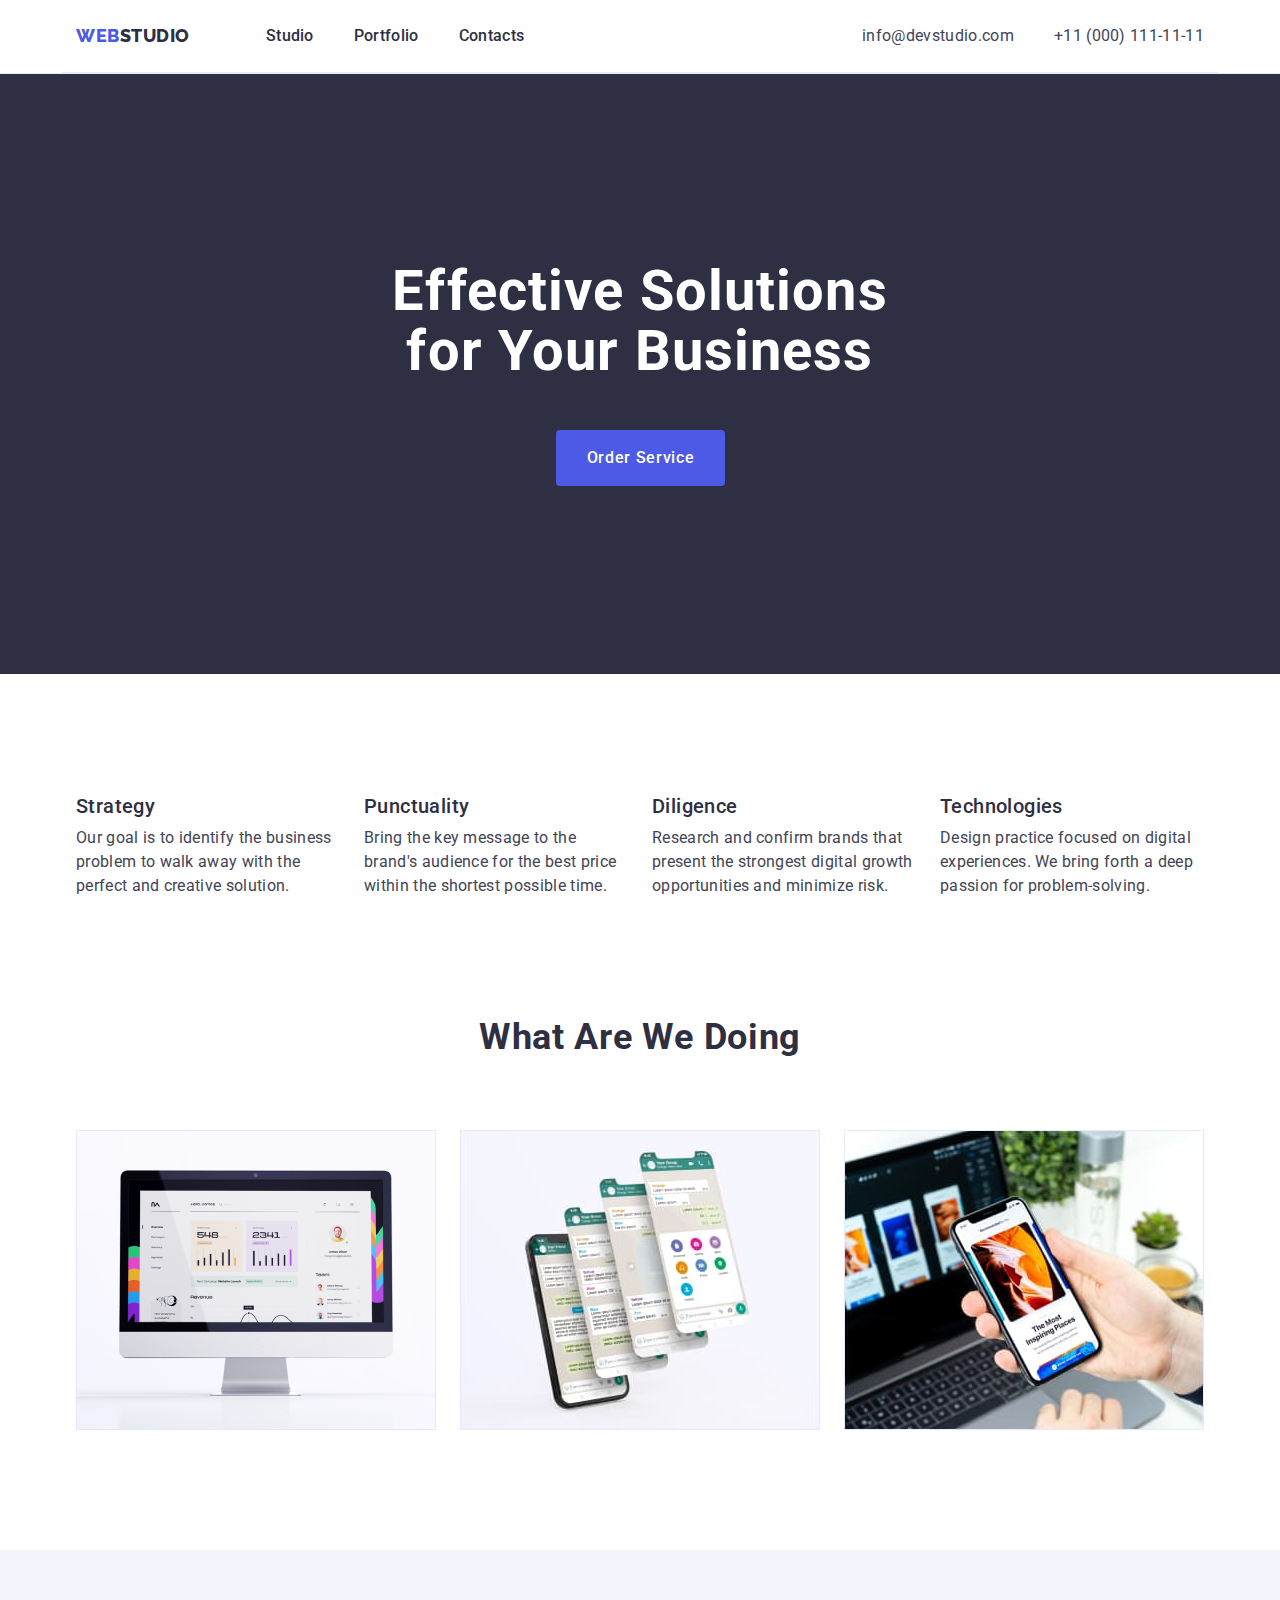
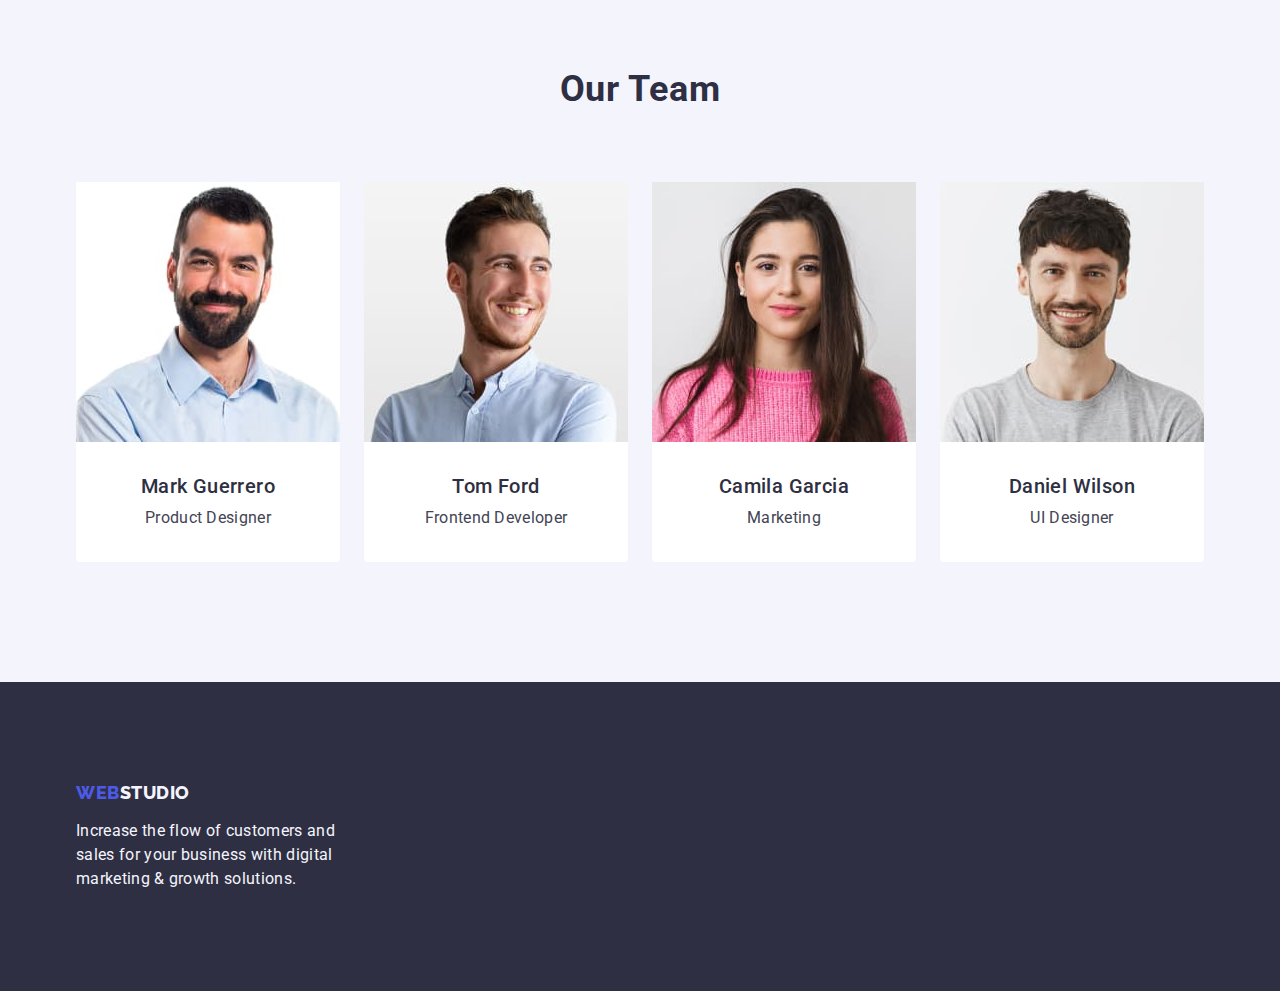
==== index.html @ c83e9caa "Initial commit" ====
<!DOCTYPE html>
<html lang="en">
  <head>
    <meta charset="UTF-8" />
    <meta http-equiv="X-UA-Compatible" content="IE=edge" />
    <meta name="viewport" content="width=device-width, initial-scale=1.0" />
    <title>WebStudio</title>
    <link rel="preconnect" href="https://fonts.googleapis.com" />
    <link rel="preconnect" href="https://fonts.gstatic.com" crossorigin />
    <link
      href="https://fonts.googleapis.com/css2?family=Raleway:wght@900&family=Roboto:wght@400;500;700;900&display=swap"
      rel="stylesheet"
    />
    <link
      rel="stylesheet"
      href="https://cdn.jsdelivr.net/npm/modern-normalize@1.1.0/modern-normalize.min.css"
    />
    <link rel="stylesheet" href="css/styles.css" />
  </head>
  <body class="body">
    <!-- Header section -->
    <header class="header">
      <div class="header-container container">
        <nav class="menu-nav">
          <a href="./index.html" class="logo link">
            Web<span class="logo-dark">Studio</span></a
          >
          <ul class="menu-list list">
            <li><a class="menu-link link" href="./index.html">Studio</a></li>
            <li>
              <a class="menu-link link" href="./portfolio.html">Portfolio</a>
            </li>
            <li><a class="menu-link link" href="">Contacts</a></li>
          </ul>
        </nav>
        <address class="address">
          <ul class="address-list list">
            <li>
              <a class="address-link link" href="mailto:info@devstudio.com"
                >info@devstudio.com</a
              >
            </li>
            <li>
              <a class="address-link link" href="tel:+110001111111"
                >+11 (000) 111-11-11</a
              >
            </li>
          </ul>
        </address>
      </div>
    </header>
    <!-- Main section -->
    <main>
      <!-- Hero section -->
      <section class="hero hero-section">
        <div class="hero-container container">
          <h1 class="title-hero">Effective Solutions for Your Business</h1>
          <button class="hero-button" type="button">Order Service</button>
        </div>
      </section>
      <section class="advantages-section section">
        <div class="advantages-container container">
          <!-- Our advantages -->
          <h2 class="title-section visually-hidden" hidden>Our advantages</h2>
          <ul class="advantages-list list">
            <li class="advantages-item">
              <h3 class="advantages-subtitle-item">Strategy</h3>
              <p class="advantages-text">
                Our goal is to identify the business problem to walk away with
                the perfect and creative solution.
              </p>
            </li>
            <li class="advantages-item">
              <h3 class="advantages-subtitle-item">Punctuality</h3>
              <p class="advantages-text">
                Bring the key message to the brand's audience for the best price
                within the shortest possible time.
              </p>
            </li>
            <li class="advantages-item">
              <h3 class="advantages-subtitle-item">Diligence</h3>
              <p class="advantages-text">
                Research and confirm brands that present the strongest digital
                growth opportunities and minimize risk.
              </p>
            </li>
            <li class="advantages-item">
              <h3 class="advantages-subtitle-item">Technologies</h3>
              <p class="advantages-text">
                Design practice focused on digital experiences. We bring forth a
                deep passion for problem-solving.
              </p>
            </li>
          </ul>
        </div>
      </section>
      <section class="whatdoing-section section">
        <div class="container">
          <!--What are we doing -->
          <h2 class="title-section">What are we doing</h2>
          <ul class="whatdoing-list list">
            <li class="whatdoing-item whatdoing-item">
              <img src="./images/websites.jpg" alt="Websites" width="360" />
            </li>
            <li class="whatdoing-item whatdoing-item">
              <img
                src="./images/socialmedia.jpg"
                alt="Socialmedia"
                width="360"
              />
            </li>
            <li class="whatdoing-item whatdoing-item">
              <img src="./images/app.jpg" alt="App" width="360" />
            </li>
          </ul>
        </div>
      </section>
      <section class="section-team">
        <div class="container">
          <!-- Our Team -->
          <h2 class="title-section">Our Team</h2>
          <ul class="team-list list">
            <li class="team-item">
              <img src="./images/mark.jpg" alt="Mark Guerrero" width="264" />
              <div class="team-card-content">
                <h3 class="team-subtitle-item">Mark Guerrero</h3>
                <p class="team-text">Product Designer</p>
              </div>
            </li>
            <li class="team-item">
              <img src="./images/tom.jpg" alt="Tom Ford" width="264" />
              <div class="team-card-content">
                <h3 class="team-subtitle-item">Tom Ford</h3>
                <p class="team-text">Frontend Developer</p>
              </div>
            </li>
            <li class="team-item">
              <img src="./images/camila.jpg" alt="Camila Garcia" width="264" />
              <div class="team-card-content">
                <h3 class="team-subtitle-item">Camila Garcia</h3>
                <p class="team-text">Marketing</p>
              </div>
            </li>
            <li class="team-item">
              <img src="./images/daniel.jpg" alt="Daniel Wilson" width="264" />
              <div class="team-card-content">
                <h3 class="team-subtitle-item">Daniel Wilson</h3>
                <p class="ourteam-text">UI Designer</p>
              </div>
            </li>
          </ul>
        </div>
      </section>
    </main>
    <!-- Footer section -->
    <footer class="footer">
      <div class="container">
        <a href="./index.html" class="footer-logo link">
          Web<span class="logo-light">Studio</span></a
        >
        <p class="footer-text">
          Increase the flow of customers and sales for your business with
          digital marketing & growth solutions.
        </p>
      </div>
    </footer>
  </body>
</html>
---- css/styles.css ----
:root {
  --color-iris: #4d5ae5;
  --color-ocean: #404bbf;
  --color-navy-blue: #2e2f42;
  --color-green: #31d0aa;
  --color-slate: #434455;
  --color-light-slate: #8e8f99;
  --color-cornflower: #e7e9fc;
  --color-cloud: #f4f4fd;
  --color-navy-blue-modal: #2e2f42;
  --color-grey: #2e2f42;
  --color-white: #ffffff;
  --color-dairy: #fcfcfc;
  --main-font: "Roboto", sans-serif;
  --secondary-font: "Raleway", sans-serif;
}
/* Body */
.body {
  font-family: var(--main-font);
  font-size: 16px;
  line-height: 1.5;
  letter-spacing: 0.02em;
  background-color: var(--color-white);
  color: var(--color-slate);
}
/* reset star */
h1,
h2,
h3,
h4,
h5,
h6,
p {
  margin: 0;
}

img {
  display: block;
  max-width: 100%;
  height: auto;
}
.container {
  max-width: 1158px;
  padding: 0 15px;
  margin: 0 auto;
}
.list {
  list-style: none;
  padding: 0;
  margin: 0;
}
.link {
  text-decoration: none;
}
/* reset end */

/* Header section */
.header {
  border-bottom: 1px solid var(--color-cornflower);
}
.header-container {
  display: flex;
  align-items: center;
  border-bottom: 1px solid var(--color-cornflower);
}
.menu-nav {
  display: flex;
  align-items: center;
  margin-right: auto;
}
.menu-list {
  display: flex;
  align-items: center;
  gap: 40px;
}
.menu-link {
  display: block;
  padding: 24px 0;
}
.logo {
  font-family: var(--secondary-font);
  font-weight: 800;
  font-size: 18px;
  line-height: 1.17;
  letter-spacing: 0.03em;
  text-transform: uppercase;
  color: var(--color-iris);
  text-decoration: none;
  margin-right: 76px;
}
.logo-light {
  color: var(--color-cloud);
}
.logo-dark {
  color: var(--color-navy-blue);
}
.list .link {
  font-weight: 500;
  font-size: 16px;
  line-height: 1.5;
  letter-spacing: 0.02em;
  list-style: none;
  text-decoration: none;
  color: var(--color-navy-blue);
}
.list .link:hover,
.list .link:focus {
  color: var(--color-ocean);
}
.address-list {
  display: flex;
  align-items: center;
  gap: 40px;
}
.address {
  font-style: normal;
}
.address .link {
  text-decoration: none;
  font-style: normal;
  list-style: none;
  font-weight: 400;
  color: var(--color-slate);
}
/* Hero section */
.hero,
.title-hero {
  background-color: var(--color-navy-blue);
  color: var(--color-white);
  font-size: 56px;
  line-height: 1.07;
  letter-spacing: 0.02em;
}
.title-hero {
  max-width: 496px;
  margin: 0 auto 48px auto;
  text-align: center;
}
.hero-section {
  padding: 188px 0;
}
.hero-button {
  display: block;
  flex-direction: row;
  align-items: center;
  min-width: 169px;
  height: 56px;
  margin-left: 480px;
  margin-right: 480px;
  margin-top: 48px;
  border-radius: 4px;
  border: none;
  background-color: var(--color-iris);
  color: var(--color-white);
  font-family: inherit;
  font-weight: 500;
  font-size: 16px;
  line-height: 1.5;
  letter-spacing: 0.04em;
  cursor: pointer;
}
.hero-button:hover,
.hero-button:focus {
  background-color: var(--color-ocean);
}

/* Our advantages */
.advantages-section {
  padding: 120px 0;
}
.advantages-container {
  display: flex;
  flex-wrap: nowrap;
  gap: 24px;
  border-radius: 0px 0px 4px 4px;
}

.visually-hidden {
  position: absolute;
  width: 1px;
  height: 1px;
  margin: -1px;
  border: 0;
  padding: 0;
  white-space: nowrap;
  clip-path: inset(100%);
  clip: rect(0 0 0 0);
  overflow: hidden;
}
.advantages-list {
  display: flex;
  flex-wrap: wrap;
  justify-content: center;
  gap: 24px;
  list-style-type: none;
  letter-spacing: 0.02em;
}
.advantages-item {
  width: calc((100% - 72px) / 4);
}
.advantages-text {
  color: var(--color-slate);
}
.advantages-subtitle-item {
  margin-bottom: 8px;
  font-weight: 500;
  font-size: 20px;
  line-height: 1.2;
  letter-spacing: 0.02em;
  color: var(--color-navy-blue);
}

/* What are we doing */
.whatdoing-section {
  padding-bottom: 120px;
}

.title-section {
  font-weight: 700;
  font-size: 36px;
  line-height: 1.11;
  text-align: center;
  letter-spacing: 0.02em;
  text-transform: capitalize;
  color: var(--color-navy-blue);
  margin-bottom: 72px;
}
.whatdoing-list {
  display: flex;
  flex-wrap: wrap;
  justify-content: center;
  gap: 24px;
  list-style-type: none;
  letter-spacing: 0.02em;
}
.whatdoing-item {
  width: calc((100% - 48px) / 3);
}

/* Our Team  */
.section-team {
  padding: 120px 0;
  background-color: var(--color-cloud);
}
.team-list {
  display: flex;
  flex-wrap: wrap;
  justify-content: center;
  gap: 24px;
  list-style-type: none;
  letter-spacing: 0.02em;
}
.team-list > li {
  font-family: "Roboto", sans-serif;
  font-size: 16px;
  line-height: 1.5;
  letter-spacing: 0.02em;
  background-color: var(--color-white);
  cursor: pointer;
  border-radius: 0px 0px 4px 4px;
}
.team-item {
  width: calc((100% - 72px) / 4);
}
.team-card-content {
  padding: 32px 16px;
  text-align: center;
}

.team-subtitle-item {
  margin-bottom: 8px;
  font-weight: 500;
  font-size: 20px;
  line-height: 1.2;
  letter-spacing: 0.02em;
  color: var(--color-navy-blue);
}

.team-text {
  color: var(--color-slate);
}

/* Portfolio */
.portfolio-section {
  padding: 96px 0 120px;
}

/* Buttons */
.portfolio-list-buttons {
  display: flex;
  align-items: center;
  gap: 24px;
  justify-content: center;
  margin-bottom: 72px;
}
.button {
  font-family: inherit;
  font-weight: 500;
  font-size: 16px;
  line-height: 1.5;
  display: flex;
  align-items: center;
  letter-spacing: 0.04em;
  background-color: var(--color-cloud);
  color: var(--color-iris);
  cursor: pointer;
  padding: 12px 24px;
  border: 1px solid var(--color-cornflower);
  border-radius: 4px;
}

.button:hover,
.button:focus {
  font-family: inherit;
  color: var(--color-white);
  background-color: var(--color-ocean);
  font-weight: 500;
  border: 1px solid transparent;
  border: 1px solid transparent;
}
/* Portfolio list */

.portfolio-list {
  column-gap: 24px;
  row-gap: 48px;
}
.portfolio-list {
  display: flex;
  flex-wrap: wrap;
  justify-content: center;
  list-style-type: none;
  letter-spacing: 0.02em;
}
.portfolio-list > li {
  font-family: "Roboto", sans-serif;
  font-size: 16px;
  line-height: 1.5;
  letter-spacing: 0.02em;
  background-color: var(--color-white);
  cursor: pointer;
  border-radius: 0px 0px 4px 4px;
}
.portfolio-item {
  width: calc((100% - 48px) / 3);
}
.portfolio-text {
  font-size: 16px;
  line-height: 1.5;
  letter-spacing: 0.02em;
  color: var(--color-slate);
}
.portfolio-card-content {
  padding: 32px 16px;
  border: 1px solid var(--color-cornflower);
  border-top: none;
  border-radius: 0px 0px 4px 4px;
}
.title-section-item {
  margin-bottom: 8px;
  font-weight: 500;
  font-size: 20px;
  line-height: 1.2;
  letter-spacing: 0.02em;
  color: var(--color-navy-blue);
}

/* Footer */

.footer {
  background-color: var(--color-navy-blue);
  color: var(--color-cloud);
  text-decoration: none;
  padding: 100px 0px;
}
.footer-logo {
  font-family: var(--secondary-font);
  font-weight: 800;
  font-size: 18px;
  line-height: 1.17;
  letter-spacing: 0.03em;
  text-transform: uppercase;
  color: var(--color-iris);
  text-decoration: none;
}
.footer-logo.link {
  display: inline-block;
  margin-bottom: 16px;
}
.footer-text {
  color: var(--color-cloud);
  text-decoration: none;
  width: 264px;
}
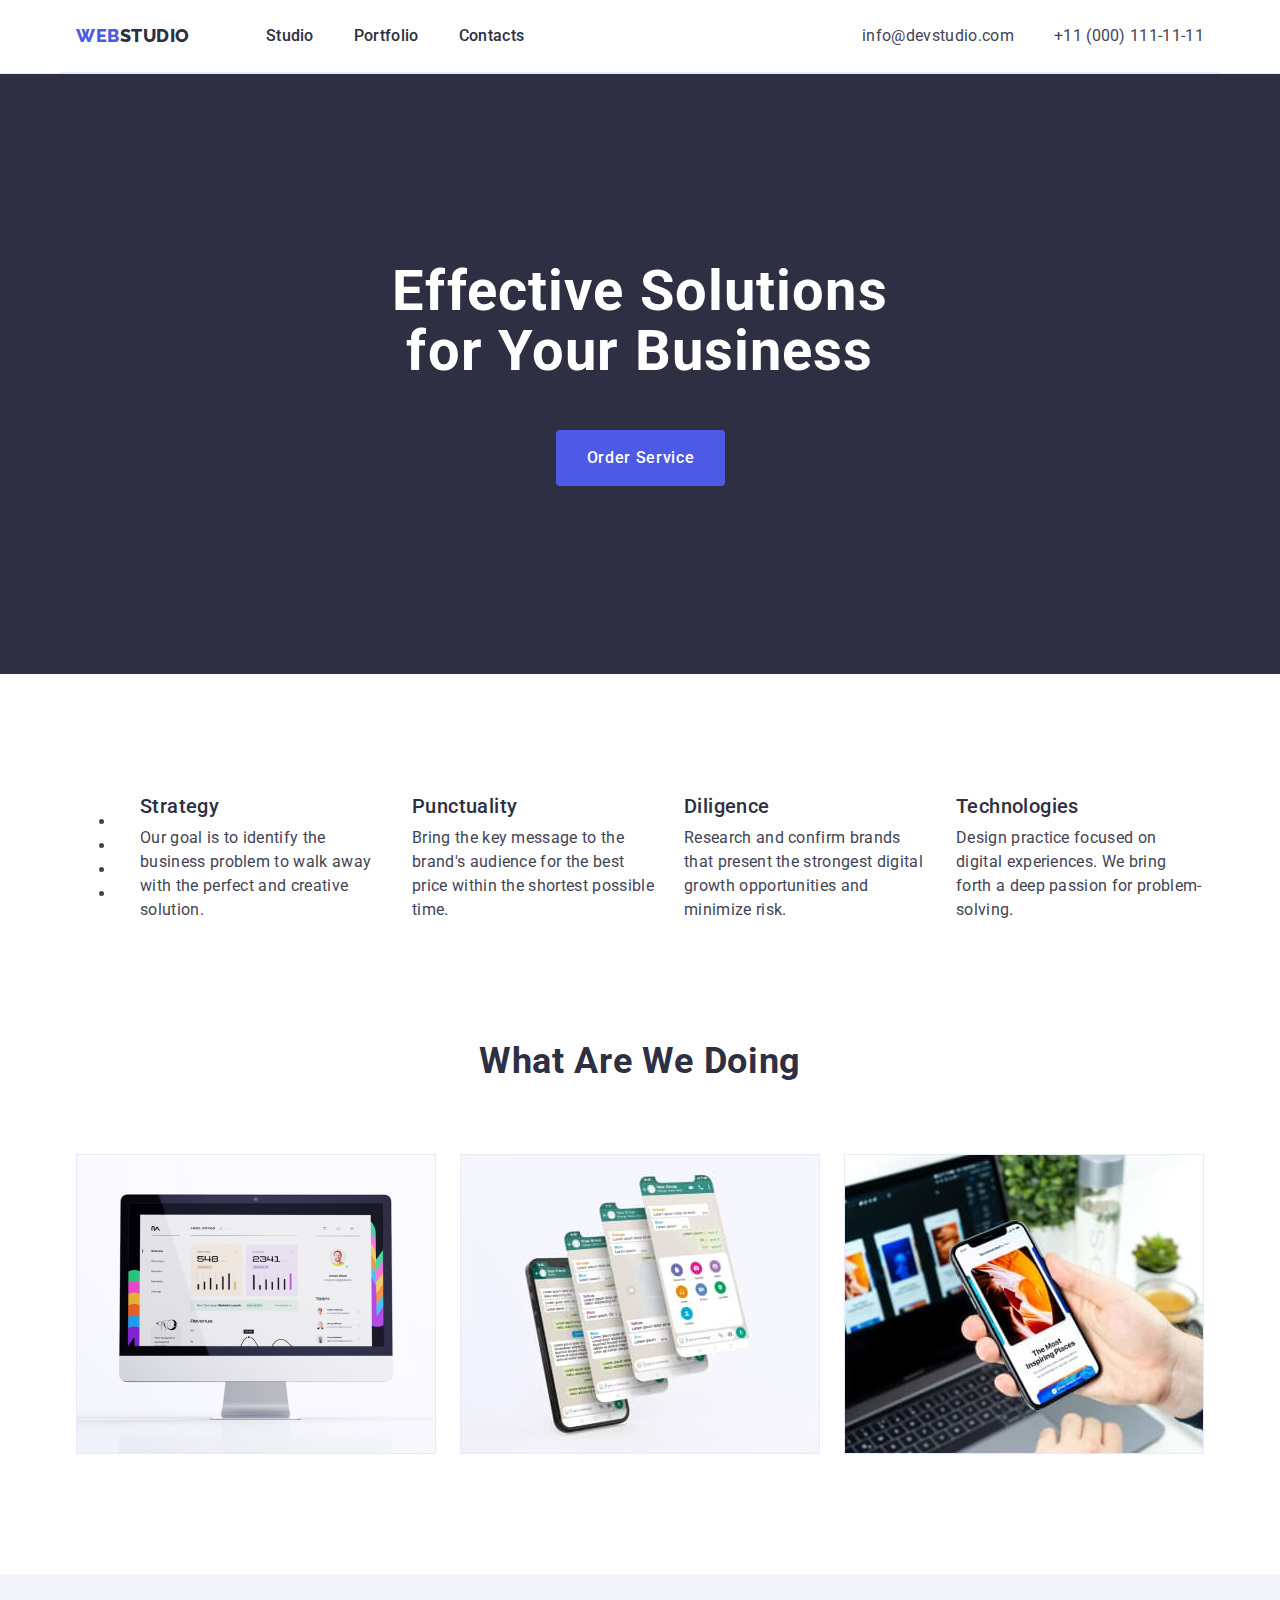
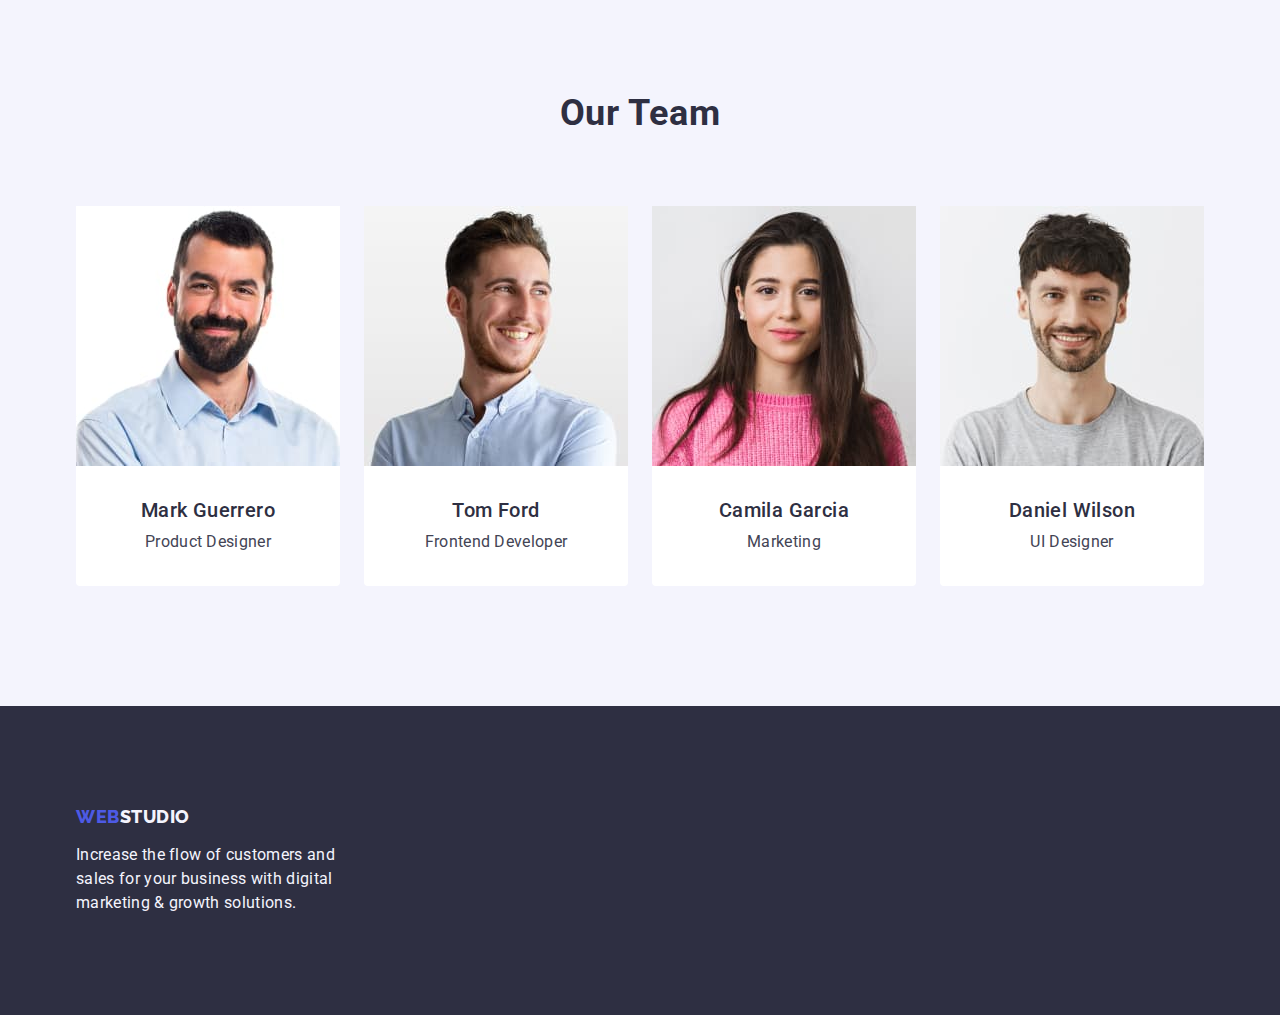
==== commit 353bf9ee: "Update index" ====
--- a/index.html
+++ b/index.html
@@ -62,6 +62,29 @@
         <div class="advantages-container container">
           <!-- Our advantages -->
           <h2 class="title-section visually-hidden" hidden>Our advantages</h2>
+          <ul class="socials">
+            <li class="socials-item">
+              <a href="">
+                <social-link></social-link>
+              </a>
+            </li>
+            <li class="socials-item">
+              <a href="">
+                <social-link></social-link>
+              </a>
+            </li>
+            <li class="socials-item">
+              <a href="">
+                <social-link></social-link>
+              </a>
+            </li>
+            <li class="socials-item">
+              <a href="">
+                <social-link></social-link>
+              </a>
+            </li>
+          </ul>
+
           <ul class="advantages-list list">
             <li class="advantages-item">
               <h3 class="advantages-subtitle-item">Strategy</h3>
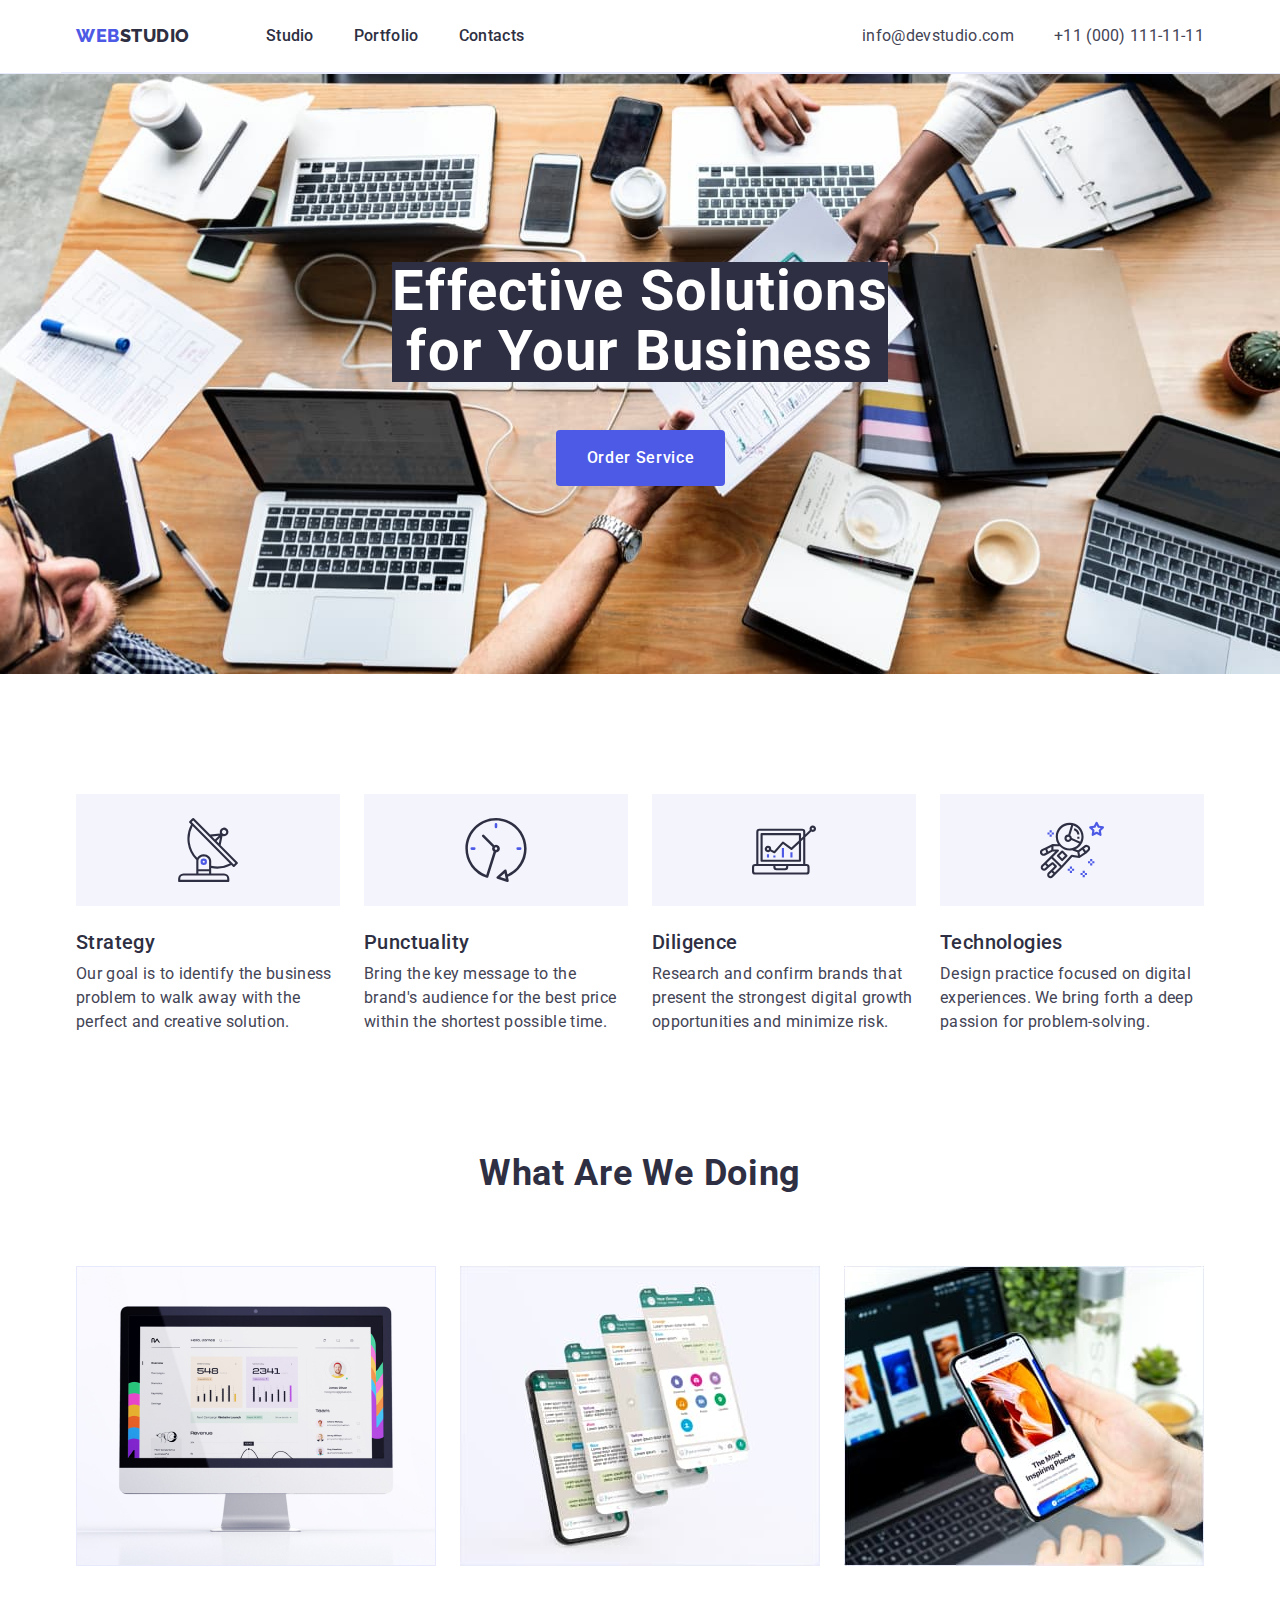
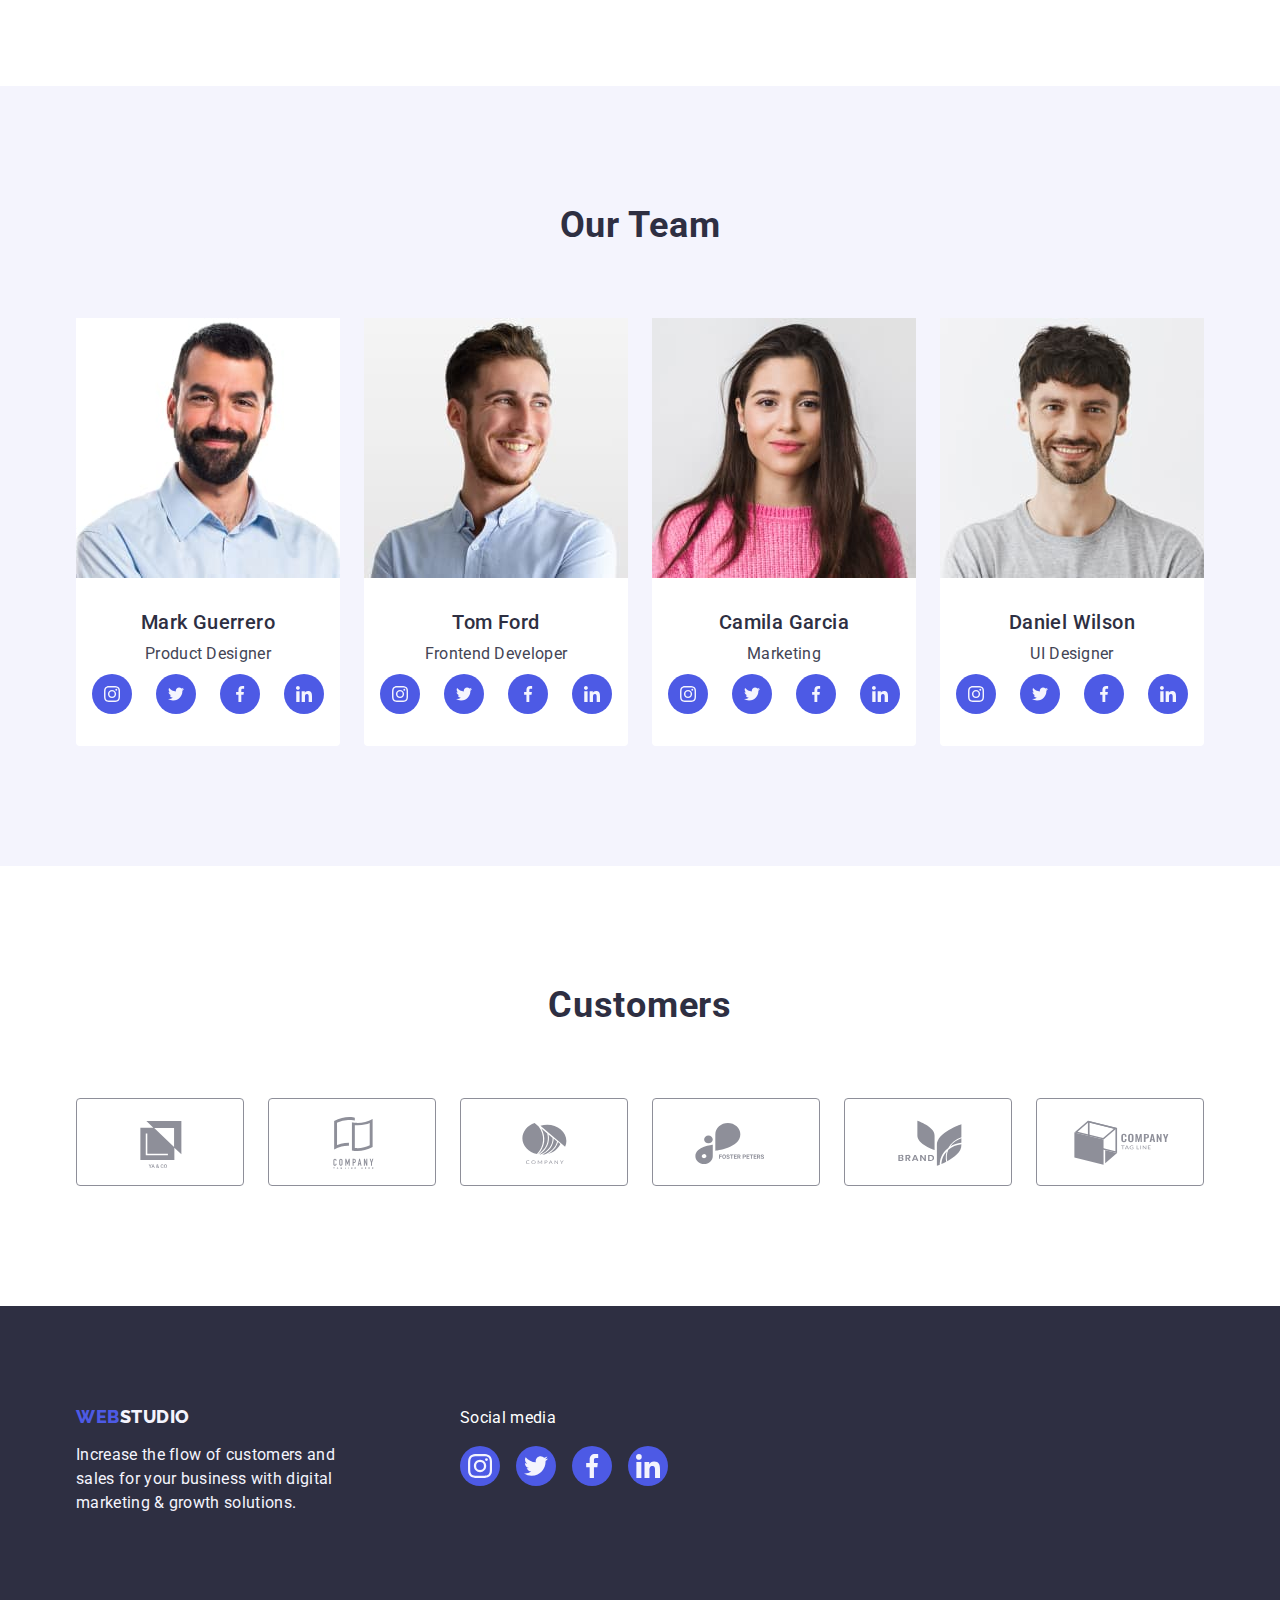
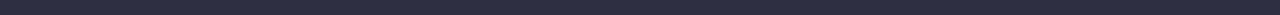
==== commit 421bbb6a: "Update index and css" ====
--- a/index.html
+++ b/index.html
@@ -59,32 +59,48 @@
         </div>
       </section>
       <section class="advantages-section section">
+        <!-- Our advantages -->
         <div class="advantages-container container">
-          <!-- Our advantages -->
           <h2 class="title-section visually-hidden" hidden>Our advantages</h2>
-          <ul class="socials">
-            <li class="socials-item">
-              <a href="">
-                <social-link></social-link>
-              </a>
-            </li>
-            <li class="socials-item">
-              <a href="">
-                <social-link></social-link>
-              </a>
-            </li>
-            <li class="socials-item">
-              <a href="">
-                <social-link></social-link>
-              </a>
-            </li>
-            <li class="socials-item">
-              <a href="">
-                <social-link></social-link>
-              </a>
-            </li>
-          </ul>
-
+          <ul class="advantages-icons list">
+            <li class="advantages-item">
+              <a href="" class="advantages-link link" aria-label="icon antenna"
+                ><svg class="advantages-icon" width="64" height="64">
+                  <use href="./images/icons.svg#icon-antenna"></use>
+                </svg>
+              </a>
+            </li>
+            <li class="advantages-item">
+              <a
+                href="advantages-icon"
+                class="advantages-link link"
+                aria-label="icon clock"
+                ><svg class="advantages-icon" width="64" height="64">
+                  <use href="./images/icons.svg#icon-clock"></use>
+                </svg>
+              </a>
+            </li>
+            <li class="advantages-item">
+              <a
+                href="advantages-icon"
+                class="advantages-link link"
+                aria-label="icon diagram"
+                ><svg class="advantages-icon" width="64" height="64">
+                  <use href="./images/icons.svg#icon-diagram"></use>
+                </svg>
+              </a>
+            </li>
+            <li class="advantages-item">
+              <a
+                href="advantages-icon"
+                class="advantages-link link"
+                aria-label="icon astronaut"
+                ><svg class="advantages-icon" width="64" height="64">
+                  <use href="./images/icons.svg#icon-astronaut"></use>
+                </svg>
+              </a>
+            </li>
+          </ul>
           <ul class="advantages-list list">
             <li class="advantages-item">
               <h3 class="advantages-subtitle-item">Strategy</h3>
@@ -117,9 +133,9 @@
           </ul>
         </div>
       </section>
+      <!--What are we doing -->
       <section class="whatdoing-section section">
         <div class="container">
-          <!--What are we doing -->
           <h2 class="title-section">What are we doing</h2>
           <ul class="whatdoing-list list">
             <li class="whatdoing-item whatdoing-item">
@@ -138,7 +154,7 @@
           </ul>
         </div>
       </section>
-      <section class="section-team">
+      <section class="section-team section">
         <div class="container">
           <!-- Our Team -->
           <h2 class="title-section">Our Team</h2>
@@ -148,6 +164,56 @@
               <div class="team-card-content">
                 <h3 class="team-subtitle-item">Mark Guerrero</h3>
                 <p class="team-text">Product Designer</p>
+                <ul class="social-icons list">
+                  <li class="social-item">
+                    <a
+                      href="https://www.instagram.com/"
+                      target="_blank"
+                      rel="noopener noreferrer"
+                      class="social-link link"
+                      aria-label="icon instagram"
+                      ><svg class="social-icon" width="16" height="16">
+                        <use href="./images/icons.svg#icon-instagram"></use>
+                      </svg>
+                    </a>
+                  </li>
+                  <li class="social-item">
+                    <a
+                      href="https://twitter.com/"
+                      target="_blank"
+                      rel="noopener noreferrer"
+                      class="social-link link"
+                      aria-label="icon twitter"
+                      ><svg class="social-icon" width="16" height="16">
+                        <use href="./images/icons.svg#icon-twitter"></use>
+                      </svg>
+                    </a>
+                  </li>
+                  <li class="social-item">
+                    <a
+                      href="https://www.facebook.com/"
+                      target="_blank"
+                      rel="noopener noreferrer"
+                      class="social-link link"
+                      aria-label="icon facebook"
+                      ><svg class="social-icon" width="16" height="16">
+                        <use href="./images/icons.svg#icon-facebook"></use>
+                      </svg>
+                    </a>
+                  </li>
+                  <li class="social-item">
+                    <a
+                      href="https://www.linkedin.com/"
+                      target="_blank"
+                      rel="noopener noreferrer"
+                      class="social-link link"
+                      aria-label="icon linkedin"
+                      ><svg class="social-icon" width="16" height="16">
+                        <use href="./images/icons.svg#icon-linkedin"></use>
+                      </svg>
+                    </a>
+                  </li>
+                </ul>
               </div>
             </li>
             <li class="team-item">
@@ -155,6 +221,56 @@
               <div class="team-card-content">
                 <h3 class="team-subtitle-item">Tom Ford</h3>
                 <p class="team-text">Frontend Developer</p>
+                <ul class="social-icons list">
+                  <li class="social-item">
+                    <a
+                      href="https://www.instagram.com/"
+                      target="_blank"
+                      rel="noopener noreferrer"
+                      class="social-link link"
+                      aria-label="icon antenna"
+                      ><svg class="social-icon" width="16" height="16">
+                        <use href="./images/icons.svg#icon-instagram"></use>
+                      </svg>
+                    </a>
+                  </li>
+                  <li class="social-item">
+                    <a
+                      href="https://twitter.com/"
+                      target="_blank"
+                      rel="noopener noreferrer"
+                      class="social-link link"
+                      aria-label="icon clock"
+                      ><svg class="social-icon" width="16" height="16">
+                        <use href="./images/icons.svg#icon-twitter"></use>
+                      </svg>
+                    </a>
+                  </li>
+                  <li class="social-item">
+                    <a
+                      href="https://www.facebook.com/"
+                      target="_blank"
+                      rel="noopener noreferrer"
+                      class="social-link link"
+                      aria-label="icon diagram"
+                      ><svg class="social-icon" width="16" height="16">
+                        <use href="./images/icons.svg#icon-facebook"></use>
+                      </svg>
+                    </a>
+                  </li>
+                  <li class="social-item">
+                    <a
+                      href="https://www.linkedin.com/"
+                      target="_blank"
+                      rel="noopener noreferrer"
+                      class="social-link link"
+                      aria-label="icon astronaut"
+                      ><svg class="social-icon" width="16" height="16">
+                        <use href="./images/icons.svg#icon-linkedin"></use>
+                      </svg>
+                    </a>
+                  </li>
+                </ul>
               </div>
             </li>
             <li class="team-item">
@@ -162,14 +278,178 @@
               <div class="team-card-content">
                 <h3 class="team-subtitle-item">Camila Garcia</h3>
                 <p class="team-text">Marketing</p>
+                <ul class="social-icons list">
+                  <li class="social-item">
+                    <a
+                      href="https://www.instagram.com/"
+                      target="_blank"
+                      rel="noopener noreferrer"
+                      class="social-link link"
+                      aria-label="icon antenna"
+                      ><svg class="social-icon" width="16" height="16">
+                        <use href="./images/icons.svg#icon-instagram"></use>
+                      </svg>
+                    </a>
+                  </li>
+                  <li class="social-item">
+                    <a
+                      href="https://twitter.com/"
+                      target="_blank"
+                      rel="noopener noreferrer"
+                      class="social-link link"
+                      aria-label="icon clock"
+                      ><svg class="social-icon" width="16" height="16">
+                        <use href="./images/icons.svg#icon-twitter"></use>
+                      </svg>
+                    </a>
+                  </li>
+                  <li class="social-item">
+                    <a
+                      href="https://www.facebook.com/"
+                      target="_blank"
+                      rel="noopener noreferrer"
+                      class="social-link link"
+                      aria-label="icon diagram"
+                      ><svg class="social-icon" width="16" height="16">
+                        <use href="./images/icons.svg#icon-facebook"></use>
+                      </svg>
+                    </a>
+                  </li>
+                  <li class="social-item">
+                    <a
+                      href="https://www.linkedin.com/"
+                      target="_blank"
+                      rel="noopener noreferrer"
+                      class="social-link link"
+                      aria-label="icon astronaut"
+                      ><svg class="social-icon" width="16" height="16">
+                        <use href="./images/icons.svg#icon-linkedin"></use>
+                      </svg>
+                    </a>
+                  </li>
+                </ul>
               </div>
             </li>
             <li class="team-item">
               <img src="./images/daniel.jpg" alt="Daniel Wilson" width="264" />
               <div class="team-card-content">
                 <h3 class="team-subtitle-item">Daniel Wilson</h3>
-                <p class="ourteam-text">UI Designer</p>
+                <p class="team-text">UI Designer</p>
+                <ul class="social-icons list">
+                  <li class="social-item">
+                    <a
+                      href="https://www.instagram.com/"
+                      target="_blank"
+                      rel="noopener noreferrer"
+                      class="social-link link"
+                      aria-label="icon antenna"
+                      ><svg class="social-icon" width="16" height="16">
+                        <use href="./images/icons.svg#icon-instagram"></use>
+                      </svg>
+                    </a>
+                  </li>
+                  <li class="social-item">
+                    <a
+                      href="https://twitter.com/"
+                      target="_blank"
+                      rel="noopener noreferrer"
+                      class="social-link link"
+                      aria-label="icon clock"
+                      ><svg class="social-icon" width="16" height="16">
+                        <use href="./images/icons.svg#icon-twitter"></use>
+                      </svg>
+                    </a>
+                  </li>
+                  <li class="social-item">
+                    <a
+                      href="https://www.facebook.com/"
+                      target="_blank"
+                      rel="noopener noreferrer"
+                      class="social-link link"
+                      aria-label="icon diagram"
+                      ><svg class="social-icon" width="16" height="16">
+                        <use href="./images/icons.svg#icon-facebook"></use>
+                      </svg>
+                    </a>
+                  </li>
+                  <li class="social-item">
+                    <a
+                      href="https://www.linkedin.com/"
+                      target="_blank"
+                      rel="noopener noreferrer"
+                      class="social-link link"
+                      aria-label="icon astronaut"
+                      ><svg class="social-icon" width="16" height="16">
+                        <use href="./images/icons.svg#icon-linkedin"></use>
+                      </svg>
+                    </a>
+                  </li>
+                </ul>
               </div>
+            </li>
+          </ul>
+        </div>
+      </section>
+      <section class="customers-section section">
+        <div class="customers-container container">
+          <h2 class="title-section">Customers</h2>
+          <ul class="customers-icons-list list">
+            <li class="customers-item">
+              <a href="" class="customers-link link" aria-label="icon logo"
+                ><svg class="customers-icon" width="104" height="56">
+                  <use href="./images/icons.svg#icon-Logo"></use>
+                </svg>
+              </a>
+            </li>
+            <li class="customers-item">
+              <a
+                href="customers-icon"
+                class="customers-link link"
+                aria-label="icon logo-1"
+                ><svg class="customers-icon" width="104" height="56">
+                  <use href="./images/icons.svg#icon-Logo-1"></use>
+                </svg>
+              </a>
+            </li>
+            <li class="customers-item">
+              <a
+                href="customers-icon"
+                class="customers-link link"
+                aria-label="icon logo-2"
+                ><svg class="customers-icon" width="104" height="56">
+                  <use href="./images/icons.svg#icon-Logo-2"></use>
+                </svg>
+              </a>
+            </li>
+            <li class="customers-item">
+              <a
+                href="customers-icon"
+                class="customers-link link"
+                aria-label="icon logo-3"
+                ><svg class="customers-icon" width="104" height="56">
+                  <use href="./images/icons.svg#icon-Logo-3"></use>
+                </svg>
+              </a>
+            </li>
+            <li class="customers-item">
+              <a
+                href="customers-icon"
+                class="customers-link link"
+                aria-label="icon logo-4"
+                ><svg class="customers-icon" width="104" height="56">
+                  <use href="./images/icons.svg#icon-Logo-4"></use>
+                </svg>
+              </a>
+            </li>
+            <li class="customers-item">
+              <a
+                href="customers-icon"
+                class="customers-link link"
+                aria-label="icon logo-5"
+                ><svg class="customers-icon" width="104" height="56">
+                  <use href="./images/icons.svg#icon-Logo-5"></use>
+                </svg>
+              </a>
             </li>
           </ul>
         </div>
@@ -177,14 +457,69 @@
     </main>
     <!-- Footer section -->
     <footer class="footer">
-      <div class="container">
-        <a href="./index.html" class="footer-logo link">
-          Web<span class="logo-light">Studio</span></a
-        >
-        <p class="footer-text">
-          Increase the flow of customers and sales for your business with
-          digital marketing & growth solutions.
-        </p>
+      <div class="footer-container container">
+        <div class="footer-left">
+          <a href="./index.html" class="footer-logo link">
+            Web<span class="logo-light">Studio</span></a
+          >
+          <p class="footer-text">
+            Increase the flow of customers and sales for your business with
+            digital marketing & growth solutions.
+          </p>
+        </div>
+        <div class="footer-right">
+          <p class="footer-social-text">Social media</p>
+          <ul class="footer-social-icons list">
+            <li class="social-item">
+              <a
+                href="https://www.instagram.com/"
+                target="_blank"
+                rel="noopener noreferrer"
+                class="footer-social-link link"
+                aria-label="icon antenna"
+                ><svg class="social-icon" width="24" height="24">
+                  <use href="./images/icons.svg#icon-instagram"></use>
+                </svg>
+              </a>
+            </li>
+            <li class="social-item">
+              <a
+                href="https://twitter.com/"
+                target="_blank"
+                rel="noopener noreferrer"
+                class="footer-social-link link"
+                aria-label="icon clock"
+                ><svg class="social-icon" width="24" height="24">
+                  <use href="./images/icons.svg#icon-twitter"></use>
+                </svg>
+              </a>
+            </li>
+            <li class="social-item">
+              <a
+                href="https://www.facebook.com/"
+                target="_blank"
+                rel="noopener noreferrer"
+                class="footer-social-link link"
+                aria-label="icon diagram"
+                ><svg class="social-icon" width="24" height="24">
+                  <use href="./images/icons.svg#icon-facebook"></use>
+                </svg>
+              </a>
+            </li>
+            <li class="social-item">
+              <a
+                href="https://www.linkedin.com/"
+                target="_blank"
+                rel="noopener noreferrer"
+                class="footer-social-link link"
+                aria-label="icon astronaut"
+                ><svg class="social-icon" width="24" height="24">
+                  <use href="./images/icons.svg#icon-linkedin"></use>
+                </svg>
+              </a>
+            </li>
+          </ul>
+        </div>
       </div>
     </footer>
   </body>
--- a/css/styles.css
+++ b/css/styles.css
@@ -138,6 +138,8 @@
 }
 .hero-section {
   padding: 188px 0;
+  max-width: 1440px;
+  background-image: url(../images/peopleoffice.jpg);
 }
 .hero-button {
   display: block;
@@ -168,9 +170,25 @@
 .advantages-section {
   padding: 120px 0;
 }
+/* Icons */
+.advantages-icons {
+  display: flex;
+  justify-content: center;
+  gap: 24px;
+}
+.advantages-link {
+  display: flex;
+  justify-content: center;
+  align-items: center;
+  width: 264px;
+  height: 112px;
+  background-color: var(--color-cloud);
+}
+
 .advantages-container {
   display: flex;
-  flex-wrap: nowrap;
+  flex-wrap: wrap;
+
   gap: 24px;
   border-radius: 0px 0px 4px 4px;
 }
@@ -278,6 +296,63 @@
 
 .team-text {
   color: var(--color-slate);
+  padding-bottom: 8px;
+}
+
+.social-icons {
+  display: flex;
+  justify-content: center;
+  gap: 24px;
+}
+.social-link {
+  display: flex;
+  justify-content: center;
+  align-items: center;
+  width: 40px;
+  height: 40px;
+  background-color: var(--color-iris);
+  border-radius: 50%;
+  fill: var(--color-cloud);
+}
+.social-link:hover,
+.social-link:focus {
+  background-color: var(--color-ocean);
+}
+/* Customers */
+.customers-section {
+  padding: 120px 0;
+}
+.customers-container {
+  display: flex;
+  flex-wrap: wrap;
+  justify-content: center;
+}
+
+.customers-icons-list {
+  display: flex;
+  justify-content: center;
+  gap: 24px;
+  border-bottom: 120px;
+}
+.customers-link {
+  display: flex;
+  justify-content: center;
+  align-items: center;
+  width: 168px;
+  height: 88px;
+  border: 1px solid var(--color-light-slate);
+  border-radius: 4px;
+  color: var(--color-light-slate);
+}
+
+.customers-link:hover,
+.customers-link:focus {
+  color: var(--color-ocean);
+  border-color: var(--color-ocean);
+}
+
+.customers-icon {
+  fill: var(--color-light-slate);
 }
 
 /* Portfolio */
@@ -371,6 +446,12 @@
   color: var(--color-cloud);
   text-decoration: none;
   padding: 100px 0px;
+}
+.footer-container {
+  display: flex;
+}
+.footer-right {
+  padding-left: 120px;
 }
 .footer-logo {
   font-family: var(--secondary-font);
@@ -391,3 +472,31 @@
   text-decoration: none;
   width: 264px;
 }
+.footer-social-text {
+  font-family: "Roboto";
+  font-weight: Medium;
+  font-size: 16px;
+  line-height: 1.5;
+  letter-spacing: 2%;
+  color: var(--color-white);
+  padding-bottom: 16px;
+}
+.footer-social-icons {
+  display: flex;
+  justify-content: center;
+  gap: 16px;
+}
+.footer-social-link {
+  display: flex;
+  justify-content: center;
+  align-items: center;
+  width: 40px;
+  height: 40px;
+  background-color: var(--color-iris);
+  border-radius: 50%;
+  fill: var(--color-cloud);
+}
+.footer-social-link:hover,
+.footer-social-link:focus {
+  background-color: var(--color-green);
+}
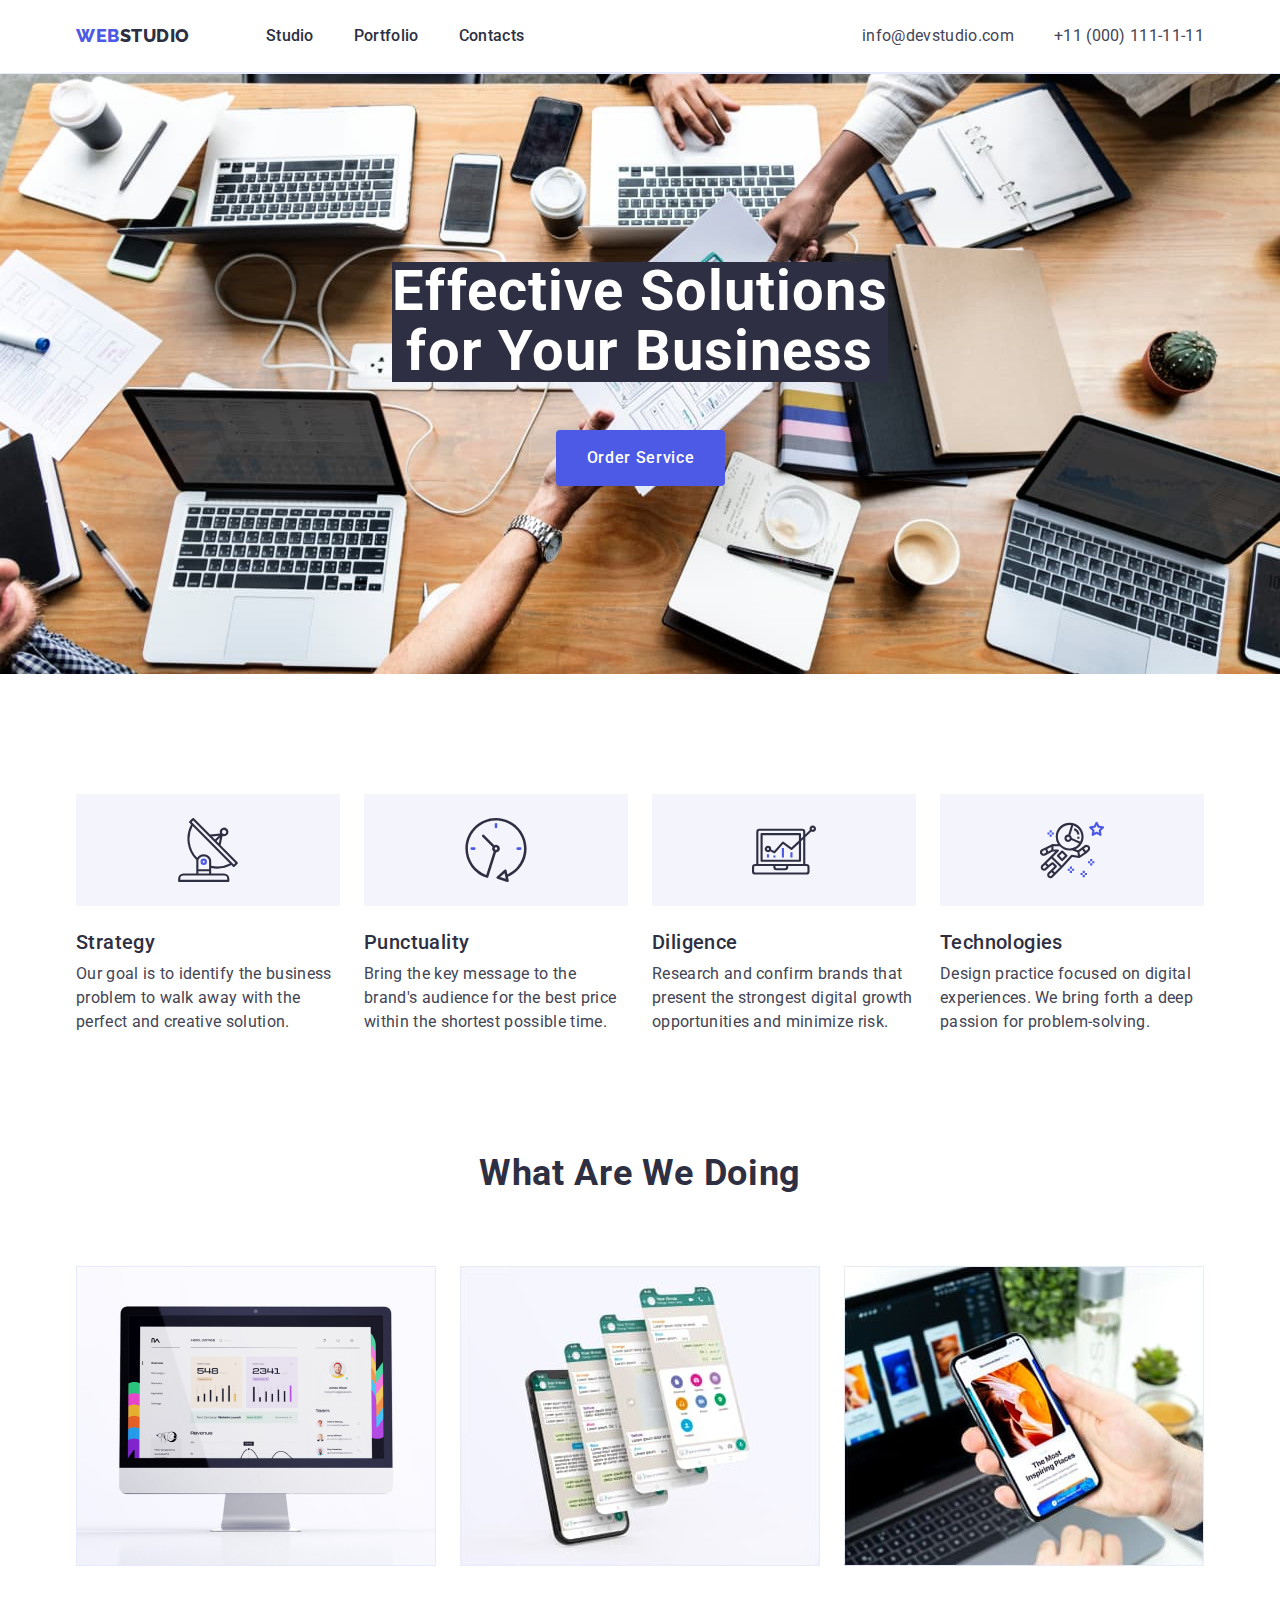
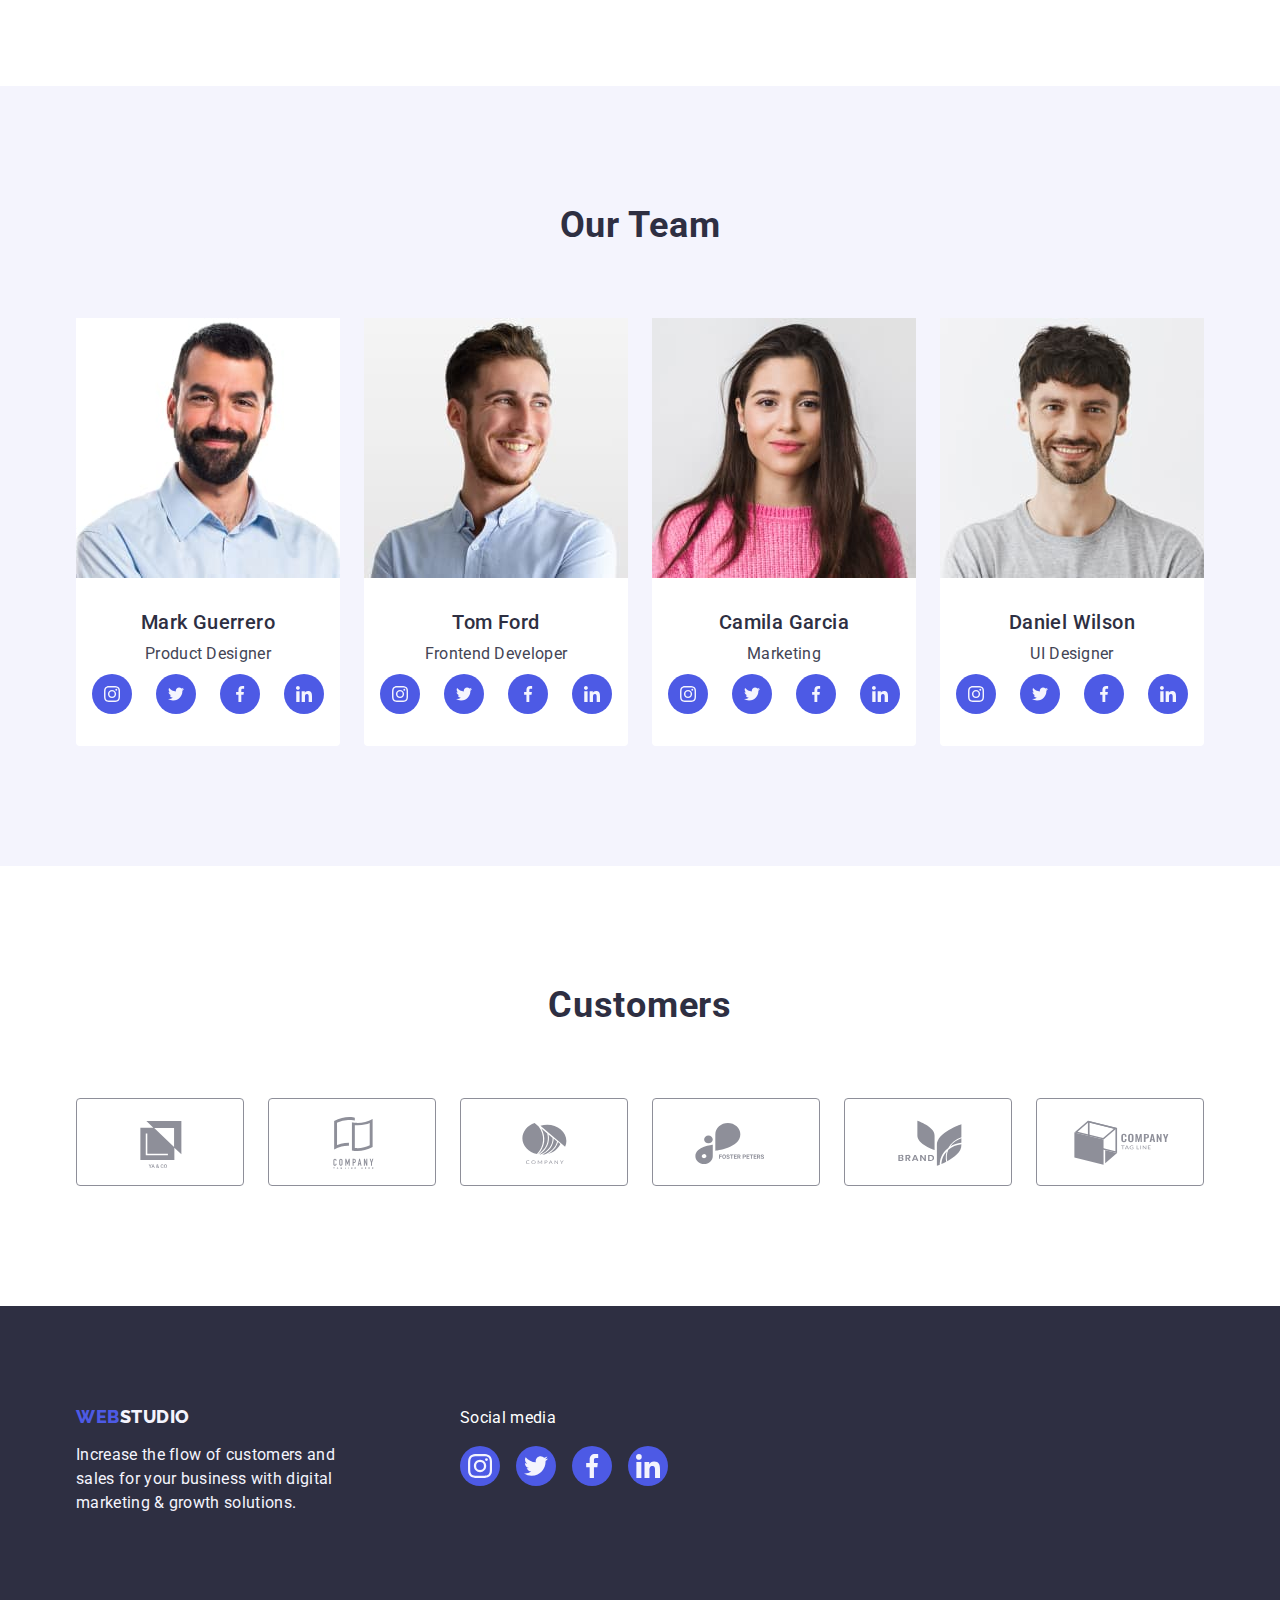
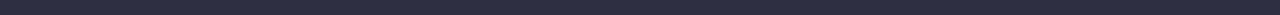
==== commit de369674: "Update css" ====
--- a/index.html
+++ b/index.html
@@ -393,9 +393,9 @@
       <section class="customers-section section">
         <div class="customers-container container">
           <h2 class="title-section">Customers</h2>
-          <ul class="customers-icons-list list">
+          <ul class="customers-list list">
             <li class="customers-item">
-              <a href="" class="customers-link link" aria-label="icon logo"
+              <a href="" class="customers-link" aria-label="icon logo"
                 ><svg class="customers-icon" width="104" height="56">
                   <use href="./images/icons.svg#icon-Logo"></use>
                 </svg>
@@ -404,7 +404,7 @@
             <li class="customers-item">
               <a
                 href="customers-icon"
-                class="customers-link link"
+                class="customers-link"
                 aria-label="icon logo-1"
                 ><svg class="customers-icon" width="104" height="56">
                   <use href="./images/icons.svg#icon-Logo-1"></use>
@@ -414,7 +414,7 @@
             <li class="customers-item">
               <a
                 href="customers-icon"
-                class="customers-link link"
+                class="customers-link"
                 aria-label="icon logo-2"
                 ><svg class="customers-icon" width="104" height="56">
                   <use href="./images/icons.svg#icon-Logo-2"></use>
@@ -424,7 +424,7 @@
             <li class="customers-item">
               <a
                 href="customers-icon"
-                class="customers-link link"
+                class="customers-link"
                 aria-label="icon logo-3"
                 ><svg class="customers-icon" width="104" height="56">
                   <use href="./images/icons.svg#icon-Logo-3"></use>
@@ -434,7 +434,7 @@
             <li class="customers-item">
               <a
                 href="customers-icon"
-                class="customers-link link"
+                class="customers-link"
                 aria-label="icon logo-4"
                 ><svg class="customers-icon" width="104" height="56">
                   <use href="./images/icons.svg#icon-Logo-4"></use>
@@ -444,7 +444,7 @@
             <li class="customers-item">
               <a
                 href="customers-icon"
-                class="customers-link link"
+                class="customers-link"
                 aria-label="icon logo-5"
                 ><svg class="customers-icon" width="104" height="56">
                   <use href="./images/icons.svg#icon-Logo-5"></use>
--- a/css/styles.css
+++ b/css/styles.css
@@ -138,8 +138,14 @@
 }
 .hero-section {
   padding: 188px 0;
+  margin-left: auto;
+  margin-right: auto;
+  background-position: center;
+  background-size: cover;
+  background-repeat: no-repeat;
   max-width: 1440px;
-  background-image: url(../images/peopleoffice.jpg);
+  background-color: var(--color-grey);
+  background-image: url(../images/darkbg.jpg), url(../images/peopleoffice.jpg);
 }
 .hero-button {
   display: block;
@@ -328,7 +334,7 @@
   justify-content: center;
 }
 
-.customers-icons-list {
+.customers-list {
   display: flex;
   justify-content: center;
   gap: 24px;
@@ -352,7 +358,7 @@
 }
 
 .customers-icon {
-  fill: var(--color-light-slate);
+  fill: currentColor;
 }
 
 /* Portfolio */
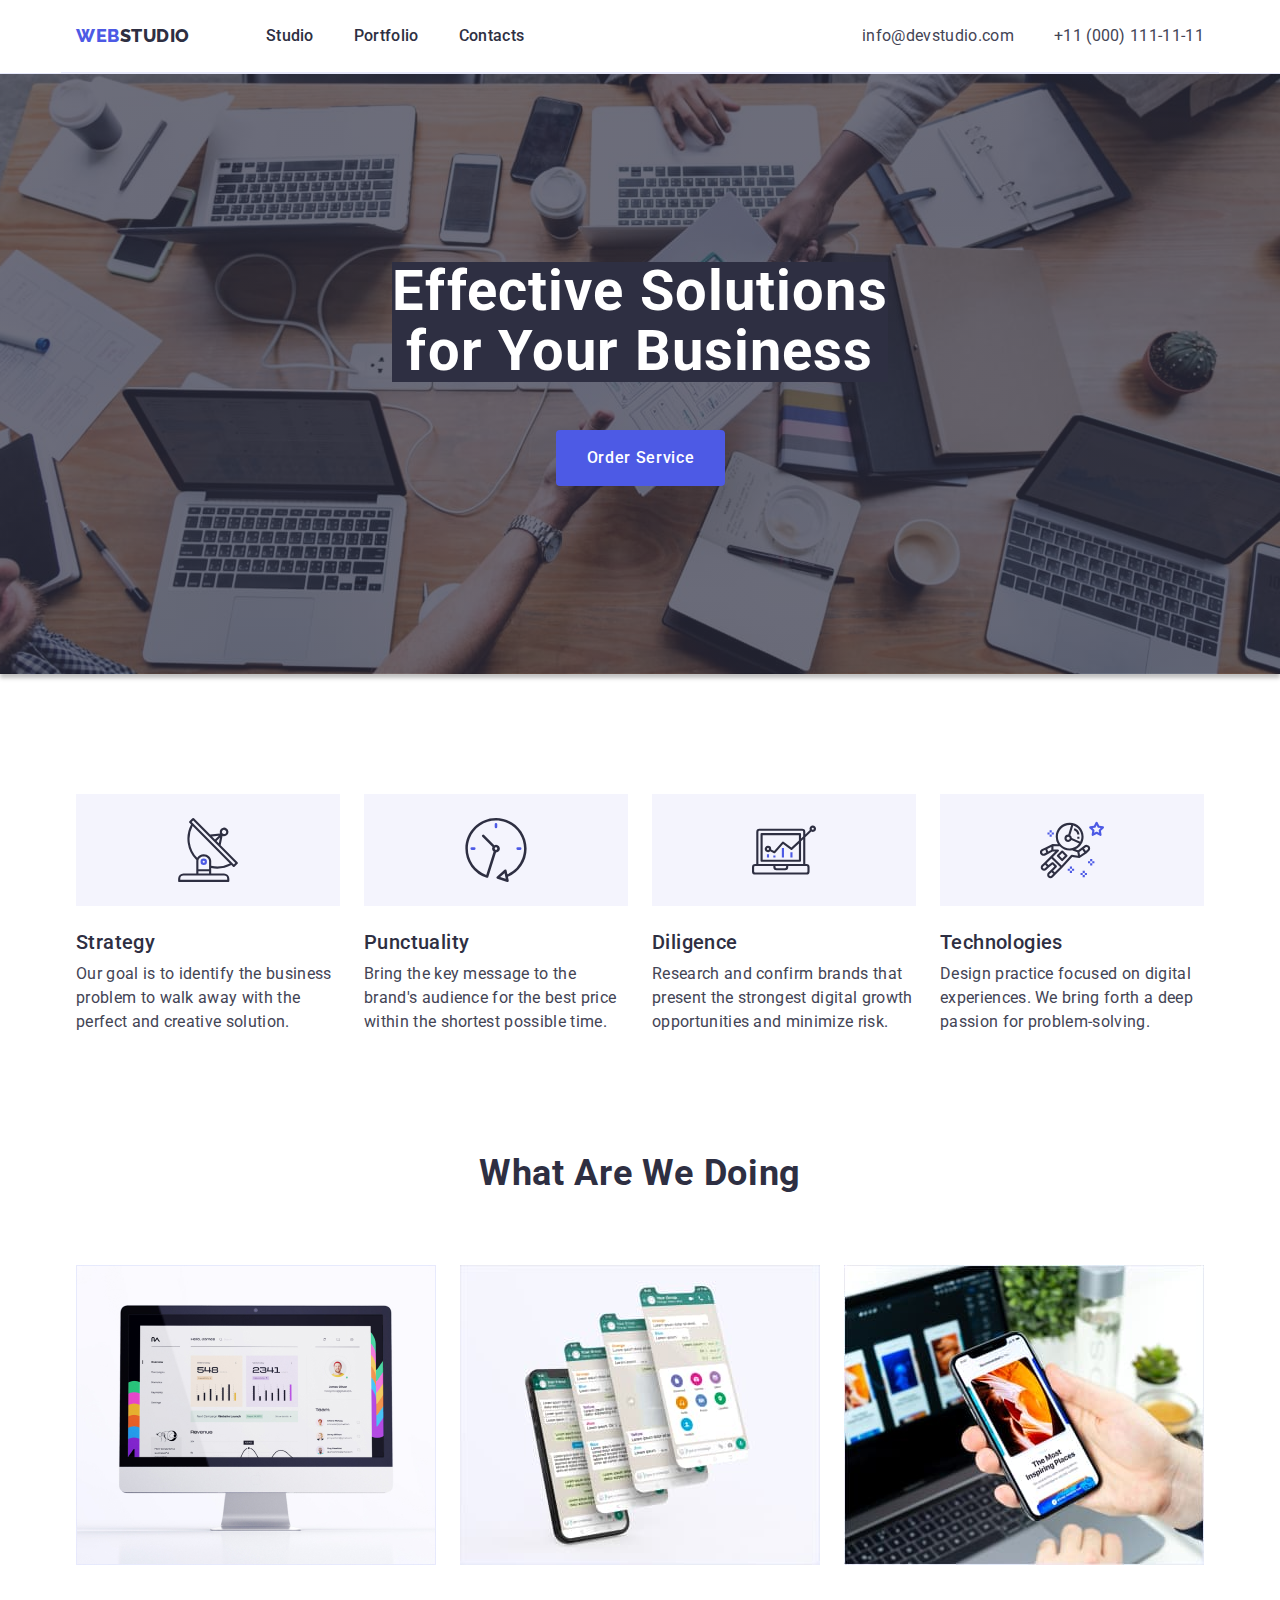
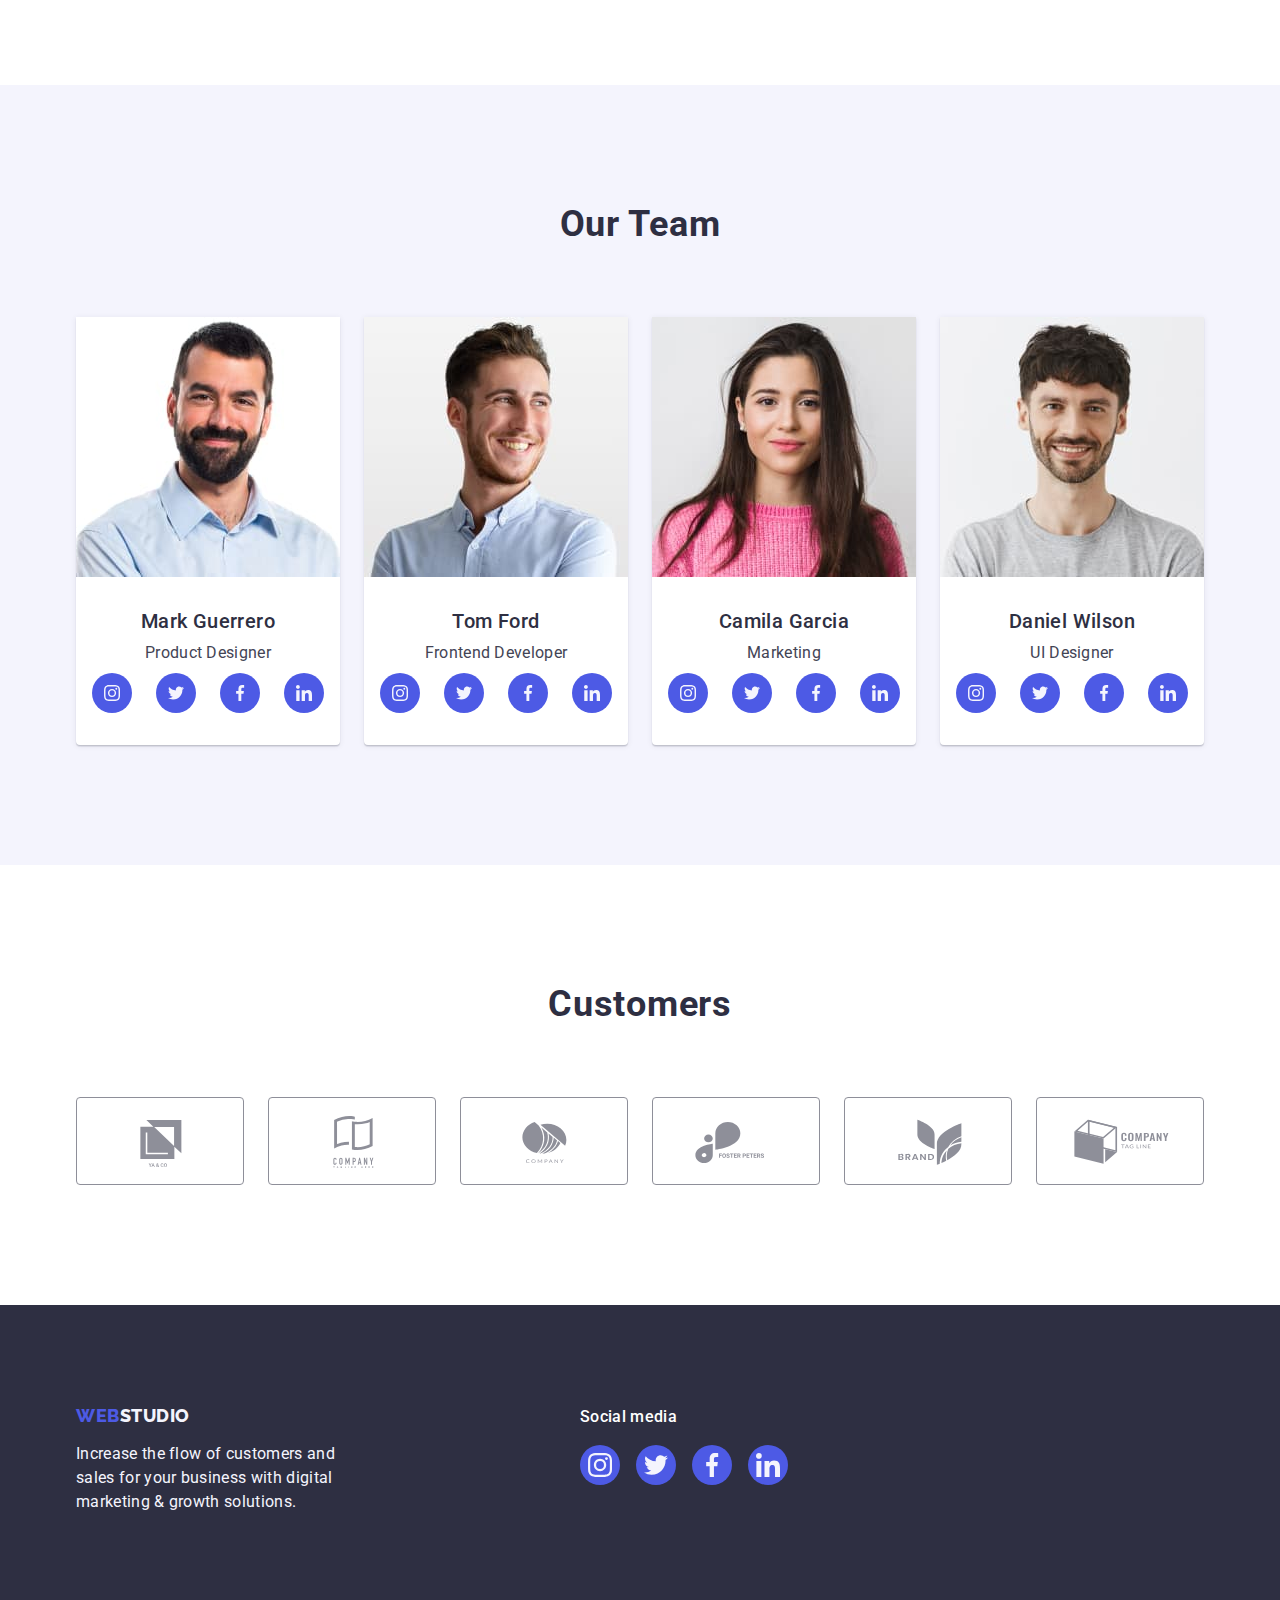
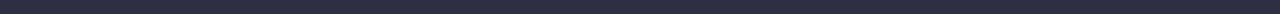
==== commit 8b06b813: "Update css" ====
--- a/index.html
+++ b/index.html
@@ -64,41 +64,53 @@
           <h2 class="title-section visually-hidden" hidden>Our advantages</h2>
           <ul class="advantages-icons list">
             <li class="advantages-item">
-              <a href="" class="advantages-link link" aria-label="icon antenna"
-                ><svg class="advantages-icon" width="64" height="64">
-                  <use href="./images/icons.svg#icon-antenna"></use>
-                </svg>
-              </a>
-            </li>
-            <li class="advantages-item">
-              <a
-                href="advantages-icon"
-                class="advantages-link link"
-                aria-label="icon clock"
-                ><svg class="advantages-icon" width="64" height="64">
-                  <use href="./images/icons.svg#icon-clock"></use>
-                </svg>
-              </a>
-            </li>
-            <li class="advantages-item">
-              <a
-                href="advantages-icon"
-                class="advantages-link link"
-                aria-label="icon diagram"
-                ><svg class="advantages-icon" width="64" height="64">
-                  <use href="./images/icons.svg#icon-diagram"></use>
-                </svg>
-              </a>
-            </li>
-            <li class="advantages-item">
-              <a
-                href="advantages-icon"
-                class="advantages-link link"
-                aria-label="icon astronaut"
-                ><svg class="advantages-icon" width="64" height="64">
-                  <use href="./images/icons.svg#icon-astronaut"></use>
-                </svg>
-              </a>
+              <div class="advantages-item-container">
+                <a
+                  href=""
+                  class="advantages-link link"
+                  aria-label="icon antenna"
+                  ><svg class="advantages-icon" width="64" height="64">
+                    <use href="./images/icons.svg#icon-antenna"></use>
+                  </svg>
+                </a>
+              </div>
+            </li>
+            <li class="advantages-item">
+              <div class="advantages-item-container">
+                <a
+                  href="advantages-icon"
+                  class="advantages-link link"
+                  aria-label="icon clock"
+                  ><svg class="advantages-icon" width="64" height="64">
+                    <use href="./images/icons.svg#icon-clock"></use>
+                  </svg>
+                </a>
+              </div>
+            </li>
+
+            <li class="advantages-item">
+              <div class="advantages-item-container">
+                <a
+                  href="advantages-icon"
+                  class="advantages-link link"
+                  aria-label="icon diagram"
+                  ><svg class="advantages-icon" width="64" height="64">
+                    <use href="./images/icons.svg#icon-diagram"></use>
+                  </svg>
+                </a>
+              </div>
+            </li>
+            <li class="advantages-item">
+              <div class="advantages-item-container">
+                <a
+                  href="advantages-icon"
+                  class="advantages-link link"
+                  aria-label="icon astronaut"
+                  ><svg class="advantages-icon" width="64" height="64">
+                    <use href="./images/icons.svg#icon-astronaut"></use>
+                  </svg>
+                </a>
+              </div>
             </li>
           </ul>
           <ul class="advantages-list list">
--- a/css/styles.css
+++ b/css/styles.css
@@ -145,7 +145,12 @@
   background-repeat: no-repeat;
   max-width: 1440px;
   background-color: var(--color-grey);
-  background-image: url(../images/darkbg.jpg), url(../images/peopleoffice.jpg);
+  background-image: linear-gradient(
+      rgba(46, 47, 66, 0.7),
+      rgba(46, 47, 66, 0.7)
+    ),
+    url(../images/peopleoffice.jpg);
+  box-shadow: 0px 4px 4px rgba(0, 0, 0, 0.25);
 }
 .hero-button {
   display: block;
@@ -177,24 +182,28 @@
   padding: 120px 0;
 }
 /* Icons */
-.advantages-icons {
-  display: flex;
-  justify-content: center;
-  gap: 24px;
-}
-.advantages-link {
-  display: flex;
-  justify-content: center;
-  align-items: center;
-  width: 264px;
+.advantages-item-container {
+  display: flex;
+  align-items: center;
+  justify-content: center;
   height: 112px;
   background-color: var(--color-cloud);
 }
+.advantages-icons {
+  display: flex;
+  justify-content: center;
+  gap: 24px;
+}
+.advantages-link {
+  display: flex;
+  justify-content: center;
+  align-items: center;
+  width: 264px;
+}
 
 .advantages-container {
   display: flex;
   flex-wrap: wrap;
-
   gap: 24px;
   border-radius: 0px 0px 4px 4px;
 }
@@ -242,7 +251,7 @@
 .title-section {
   font-weight: 700;
   font-size: 36px;
-  line-height: 1.11;
+  line-height: 1.1;
   text-align: center;
   letter-spacing: 0.02em;
   text-transform: capitalize;
@@ -285,9 +294,11 @@
 }
 .team-item {
   width: calc((100% - 72px) / 4);
+  box-shadow: 0px 1px 6px rgba(46, 47, 66, 0.08),
+    0px 1px 1px rgba(46, 47, 66, 0.16), 0px 2px 1px rgba(46, 47, 66, 0.08);
 }
 .team-card-content {
-  padding: 32px 16px;
+  padding: 32px 0;
   text-align: center;
 }
 
@@ -373,6 +384,11 @@
   gap: 24px;
   justify-content: center;
   margin-bottom: 72px;
+}
+.portfolio-button:hover,
+.portfolio-button:focus {
+  box-shadow: 0px 3px 1px rgba(0, 0, 0, 0.1), 0px 2px 1px rgba(0, 0, 0, 0.08),
+    0px 2px 2px rgba(0, 0, 0, 0.12);
 }
 .button {
   font-family: inherit;
@@ -422,7 +438,13 @@
   border-radius: 0px 0px 4px 4px;
 }
 .portfolio-item {
+  display: block;
   width: calc((100% - 48px) / 3);
+}
+.portfolio-item:hover,
+.portfolio-item:focus {
+  box-shadow: 0px 1px 6px rgba(46, 47, 66, 0.08),
+    0px 1px 1px rgba(46, 47, 66, 0.16), 0px 2px 1px rgba(46, 47, 66, 0.08);
 }
 .portfolio-text {
   font-size: 16px;
@@ -455,6 +477,8 @@
 }
 .footer-container {
   display: flex;
+  align-items: baseline;
+  gap: 120px;
 }
 .footer-right {
   padding-left: 120px;
@@ -480,12 +504,12 @@
 }
 .footer-social-text {
   font-family: "Roboto";
-  font-weight: Medium;
+  font-weight: 500;
   font-size: 16px;
   line-height: 1.5;
   letter-spacing: 2%;
   color: var(--color-white);
-  padding-bottom: 16px;
+  margin-bottom: 16px;
 }
 .footer-social-icons {
   display: flex;
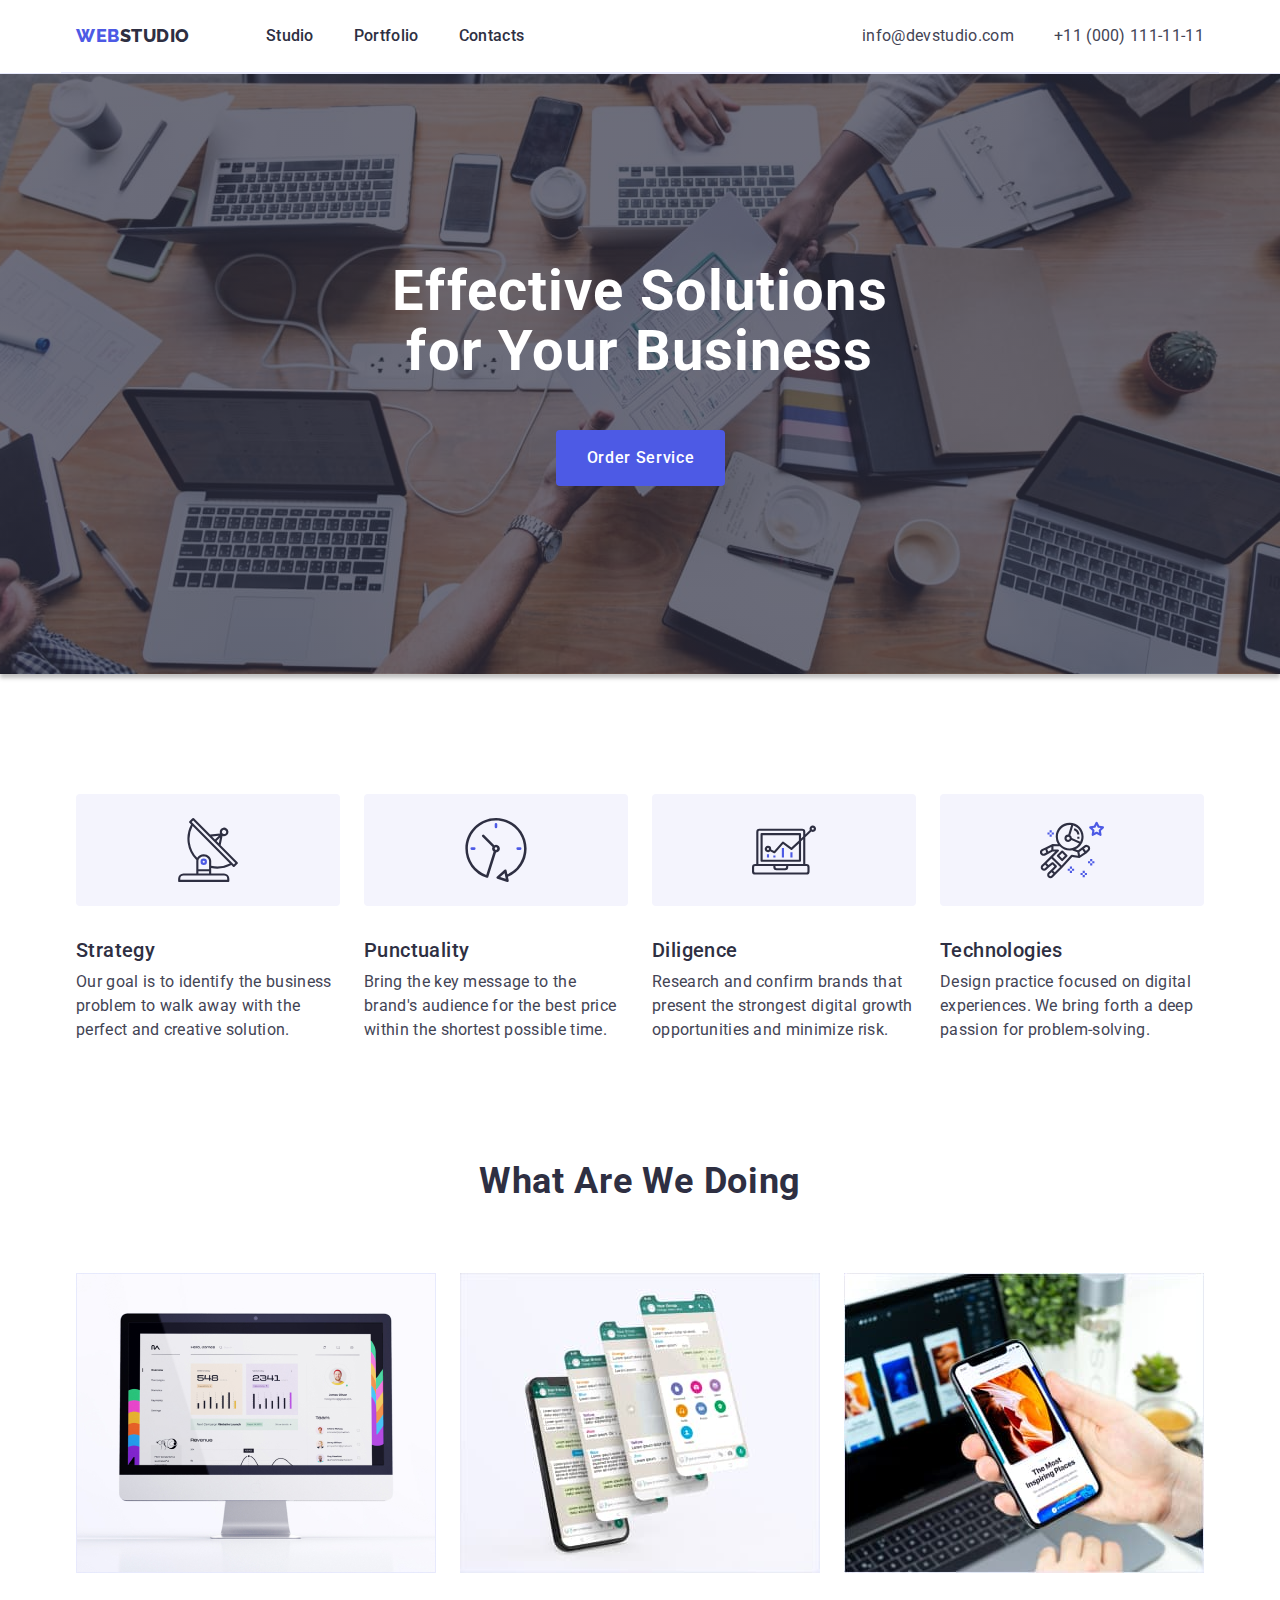
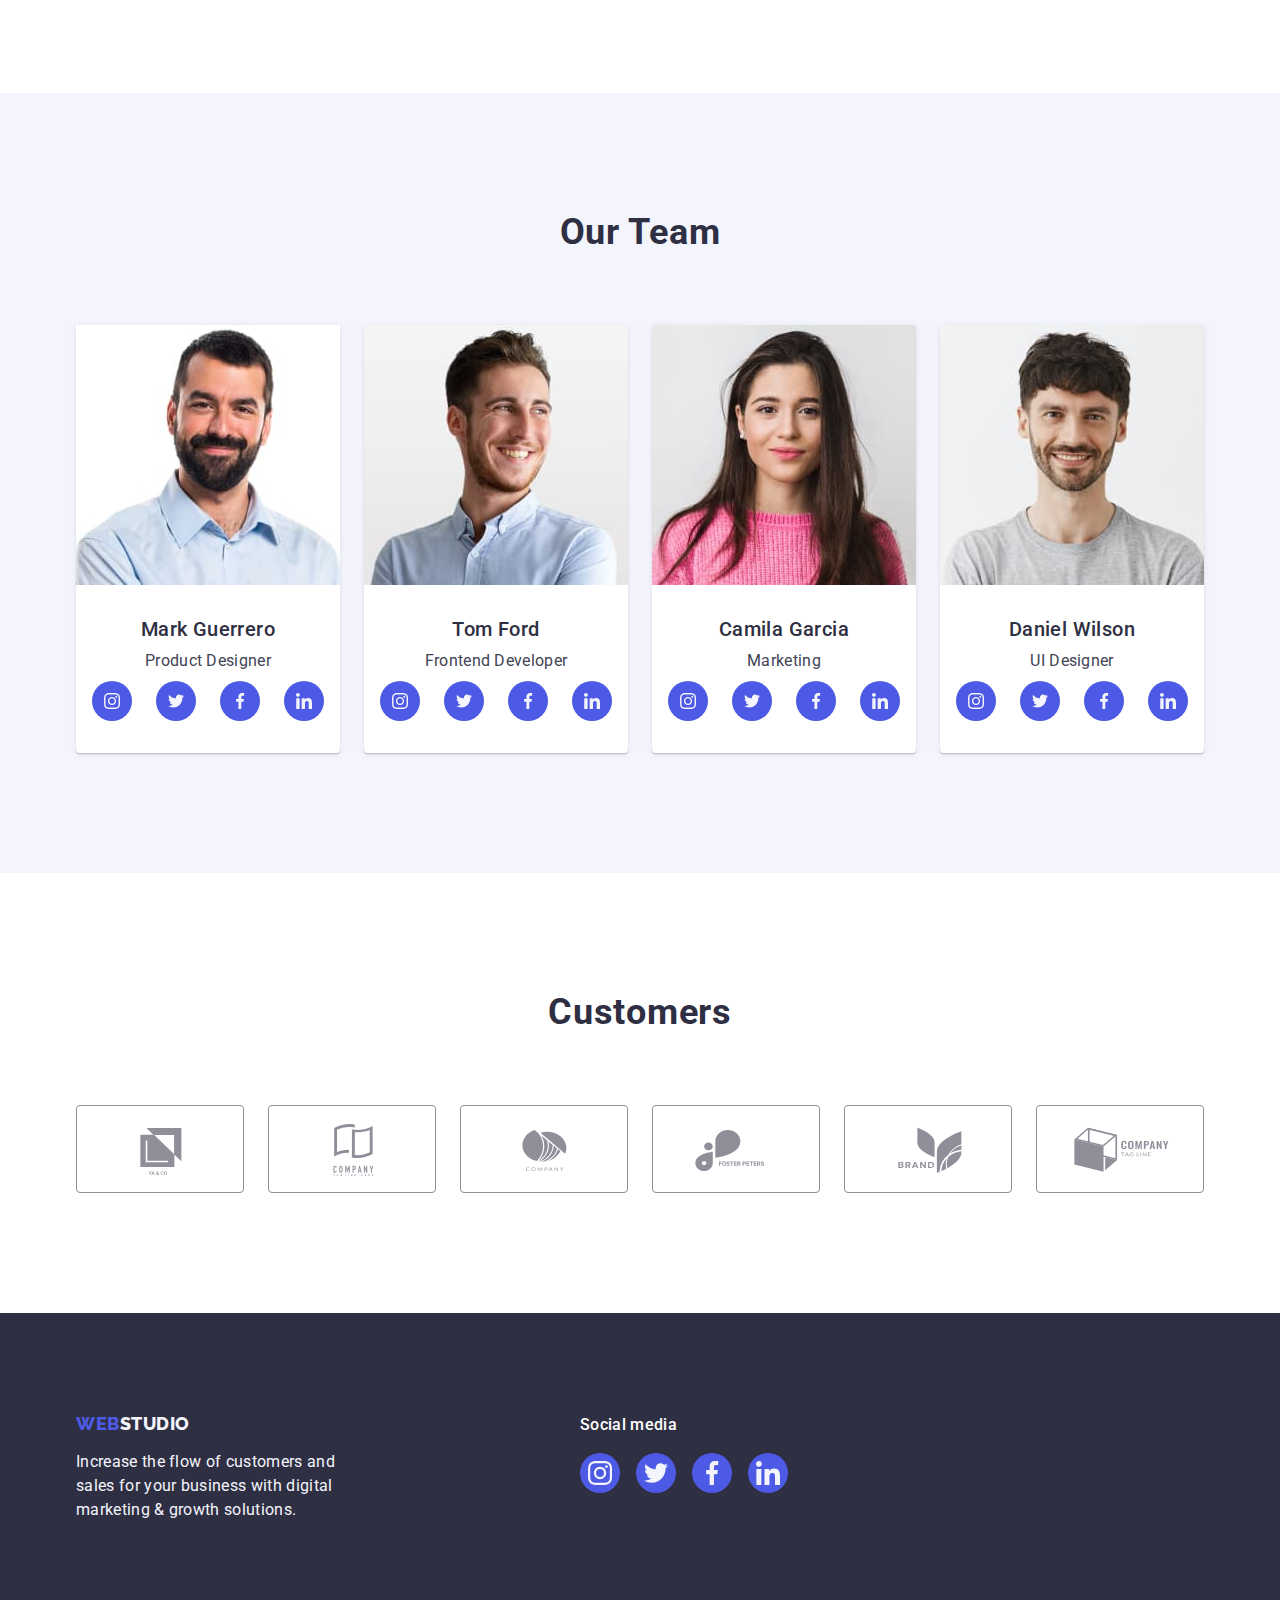
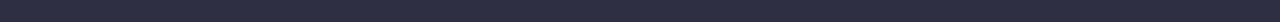
==== commit 1b7cb15d: "Update css" ====
--- a/index.html
+++ b/index.html
@@ -65,51 +65,30 @@
           <ul class="advantages-icons list">
             <li class="advantages-item">
               <div class="advantages-item-container">
-                <a
-                  href=""
-                  class="advantages-link link"
-                  aria-label="icon antenna"
-                  ><svg class="advantages-icon" width="64" height="64">
-                    <use href="./images/icons.svg#icon-antenna"></use>
-                  </svg>
-                </a>
+                <svg class="advantages-icon" width="64" height="64">
+                  <use href="./images/icons.svg#icon-antenna"></use>
+                </svg>
               </div>
             </li>
             <li class="advantages-item">
               <div class="advantages-item-container">
-                <a
-                  href="advantages-icon"
-                  class="advantages-link link"
-                  aria-label="icon clock"
-                  ><svg class="advantages-icon" width="64" height="64">
-                    <use href="./images/icons.svg#icon-clock"></use>
-                  </svg>
-                </a>
-              </div>
-            </li>
-
+                <svg class="advantages-icon" width="64" height="64">
+                  <use href="./images/icons.svg#icon-clock"></use>
+                </svg>
+              </div>
+            </li>
             <li class="advantages-item">
               <div class="advantages-item-container">
-                <a
-                  href="advantages-icon"
-                  class="advantages-link link"
-                  aria-label="icon diagram"
-                  ><svg class="advantages-icon" width="64" height="64">
-                    <use href="./images/icons.svg#icon-diagram"></use>
-                  </svg>
-                </a>
+                <svg class="advantages-icon" width="64" height="64">
+                  <use href="./images/icons.svg#icon-diagram"></use>
+                </svg>
               </div>
             </li>
             <li class="advantages-item">
               <div class="advantages-item-container">
-                <a
-                  href="advantages-icon"
-                  class="advantages-link link"
-                  aria-label="icon astronaut"
-                  ><svg class="advantages-icon" width="64" height="64">
-                    <use href="./images/icons.svg#icon-astronaut"></use>
-                  </svg>
-                </a>
+                <svg class="advantages-icon" width="64" height="64">
+                  <use href="./images/icons.svg#icon-astronaut"></use>
+                </svg>
               </div>
             </li>
           </ul>
--- a/css/styles.css
+++ b/css/styles.css
@@ -57,6 +57,8 @@
 /* Header section */
 .header {
   border-bottom: 1px solid var(--color-cornflower);
+  box-shadow: 0px 2px 1px rgba(46, 47, 66, 0.08),
+    0px 1px 1px rgba(46, 47, 66, 0.16), 0px 1px 6px rgba(46, 47, 66, 0.08);
 }
 .header-container {
   display: flex;
@@ -123,19 +125,7 @@
   color: var(--color-slate);
 }
 /* Hero section */
-.hero,
-.title-hero {
-  background-color: var(--color-navy-blue);
-  color: var(--color-white);
-  font-size: 56px;
-  line-height: 1.07;
-  letter-spacing: 0.02em;
-}
-.title-hero {
-  max-width: 496px;
-  margin: 0 auto 48px auto;
-  text-align: center;
-}
+
 .hero-section {
   padding: 188px 0;
   margin-left: auto;
@@ -152,6 +142,15 @@
     url(../images/peopleoffice.jpg);
   box-shadow: 0px 4px 4px rgba(0, 0, 0, 0.25);
 }
+.title-hero {
+  color: var(--color-white);
+  font-size: 56px;
+  line-height: 1.07;
+  letter-spacing: 0.02em;
+  max-width: 496px;
+  margin: 0 auto 48px auto;
+  text-align: center;
+}
 .hero-button {
   display: block;
   flex-direction: row;
@@ -187,25 +186,21 @@
   align-items: center;
   justify-content: center;
   height: 112px;
+  width: 264px;
   background-color: var(--color-cloud);
+  border-radius: 4px;
+  margin-bottom: 8px;
 }
 .advantages-icons {
   display: flex;
   justify-content: center;
   gap: 24px;
 }
-.advantages-link {
-  display: flex;
-  justify-content: center;
-  align-items: center;
-  width: 264px;
-}
 
 .advantages-container {
   display: flex;
   flex-wrap: wrap;
   gap: 24px;
-  border-radius: 0px 0px 4px 4px;
 }
 
 .visually-hidden {
@@ -438,11 +433,13 @@
   border-radius: 0px 0px 4px 4px;
 }
 .portfolio-item {
+  width: calc((100% - 48px) / 3);
+}
+.portfolio-link {
   display: block;
-  width: calc((100% - 48px) / 3);
-}
-.portfolio-item:hover,
-.portfolio-item:focus {
+}
+.portfolio-link:hover,
+.portfolio-link:focus {
   box-shadow: 0px 1px 6px rgba(46, 47, 66, 0.08),
     0px 1px 1px rgba(46, 47, 66, 0.16), 0px 2px 1px rgba(46, 47, 66, 0.08);
 }
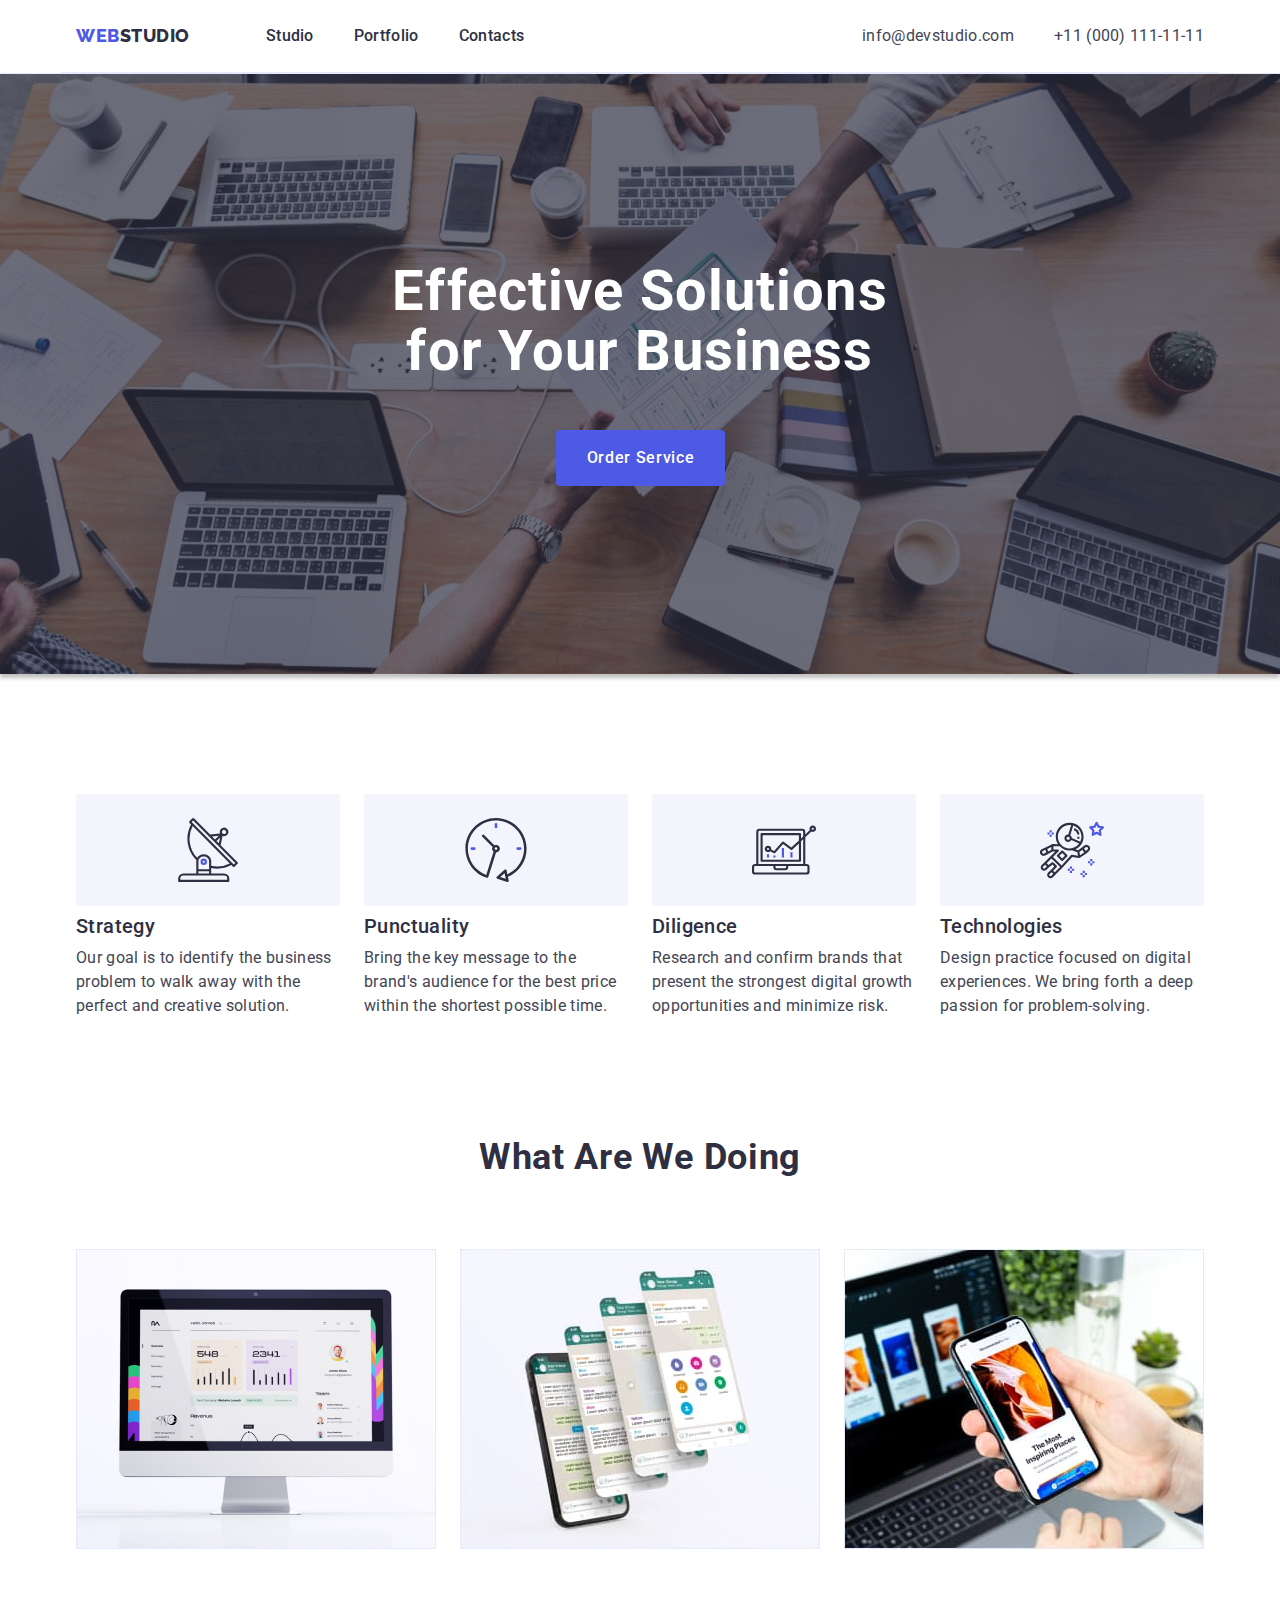
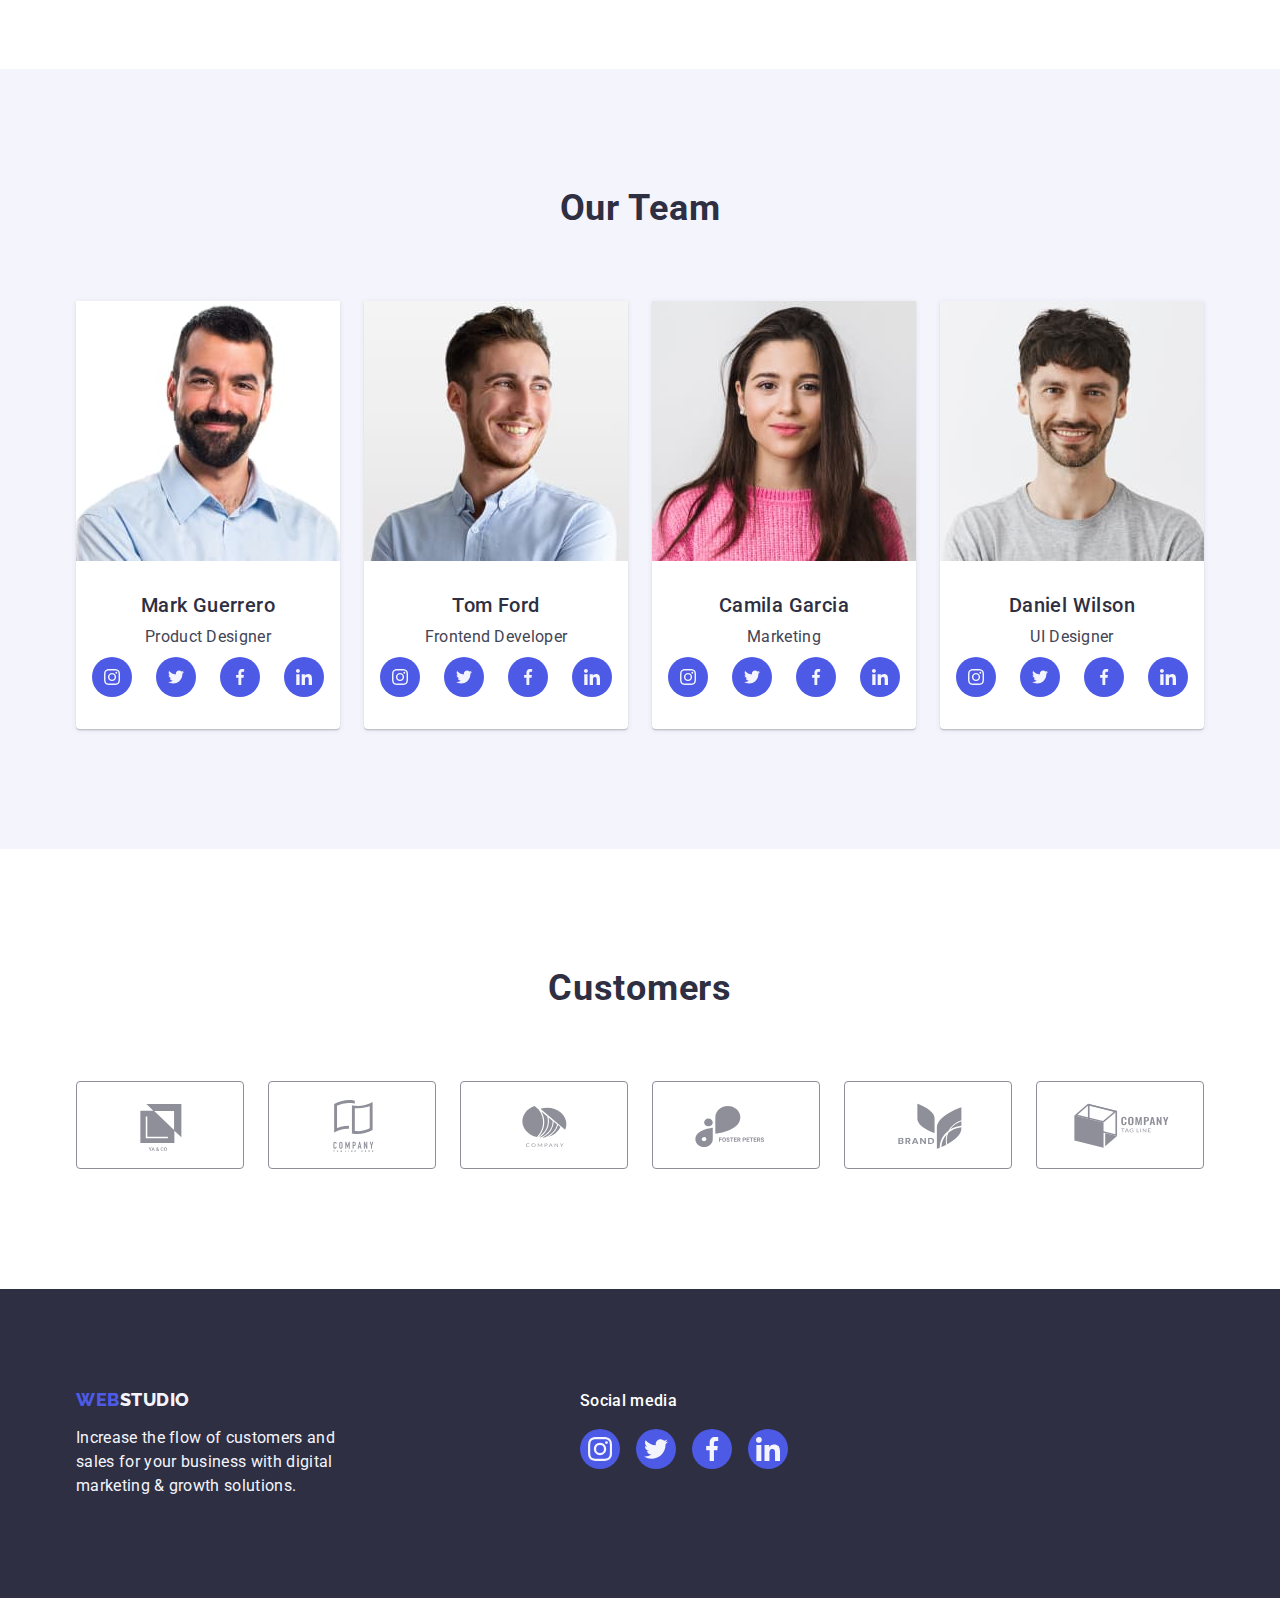
==== commit c246ccad: "Update footer and css" ====
--- a/index.html
+++ b/index.html
@@ -155,7 +155,7 @@
               <div class="team-card-content">
                 <h3 class="team-subtitle-item">Mark Guerrero</h3>
                 <p class="team-text">Product Designer</p>
-                <ul class="social-icons list">
+                <ul class="social-icons-list list">
                   <li class="social-item">
                     <a
                       href="https://www.instagram.com/"
@@ -212,7 +212,7 @@
               <div class="team-card-content">
                 <h3 class="team-subtitle-item">Tom Ford</h3>
                 <p class="team-text">Frontend Developer</p>
-                <ul class="social-icons list">
+                <ul class="social-icons-list list">
                   <li class="social-item">
                     <a
                       href="https://www.instagram.com/"
@@ -269,7 +269,7 @@
               <div class="team-card-content">
                 <h3 class="team-subtitle-item">Camila Garcia</h3>
                 <p class="team-text">Marketing</p>
-                <ul class="social-icons list">
+                <ul class="social-icons-list list">
                   <li class="social-item">
                     <a
                       href="https://www.instagram.com/"
@@ -326,7 +326,7 @@
               <div class="team-card-content">
                 <h3 class="team-subtitle-item">Daniel Wilson</h3>
                 <p class="team-text">UI Designer</p>
-                <ul class="social-icons list">
+                <ul class="social-icons-list list">
                   <li class="social-item">
                     <a
                       href="https://www.instagram.com/"
--- a/css/styles.css
+++ b/css/styles.css
@@ -200,7 +200,6 @@
 .advantages-container {
   display: flex;
   flex-wrap: wrap;
-  gap: 24px;
 }
 
 .visually-hidden {
@@ -308,20 +307,25 @@
 
 .team-text {
   color: var(--color-slate);
-  padding-bottom: 8px;
-}
-
-.social-icons {
-  display: flex;
-  justify-content: center;
-  gap: 24px;
-}
-.social-link {
-  display: flex;
-  justify-content: center;
-  align-items: center;
+  margin-bottom: 8px;
+}
+
+.social-icons-list {
+  display: flex;
+  justify-content: center;
+  gap: 24px;
+}
+.social-item {
   width: 40px;
   height: 40px;
+}
+
+.social-link {
+  display: flex;
+  justify-content: center;
+  align-items: center;
+  width: 100%;
+  height: 100%;
   background-color: var(--color-iris);
   border-radius: 50%;
   fill: var(--color-cloud);
@@ -333,11 +337,6 @@
 /* Customers */
 .customers-section {
   padding: 120px 0;
-}
-.customers-container {
-  display: flex;
-  flex-wrap: wrap;
-  justify-content: center;
 }
 
 .customers-list {
@@ -477,8 +476,8 @@
   align-items: baseline;
   gap: 120px;
 }
-.footer-right {
-  padding-left: 120px;
+.footer-left {
+  margin-right: 120px;
 }
 .footer-logo {
   font-family: var(--secondary-font);
